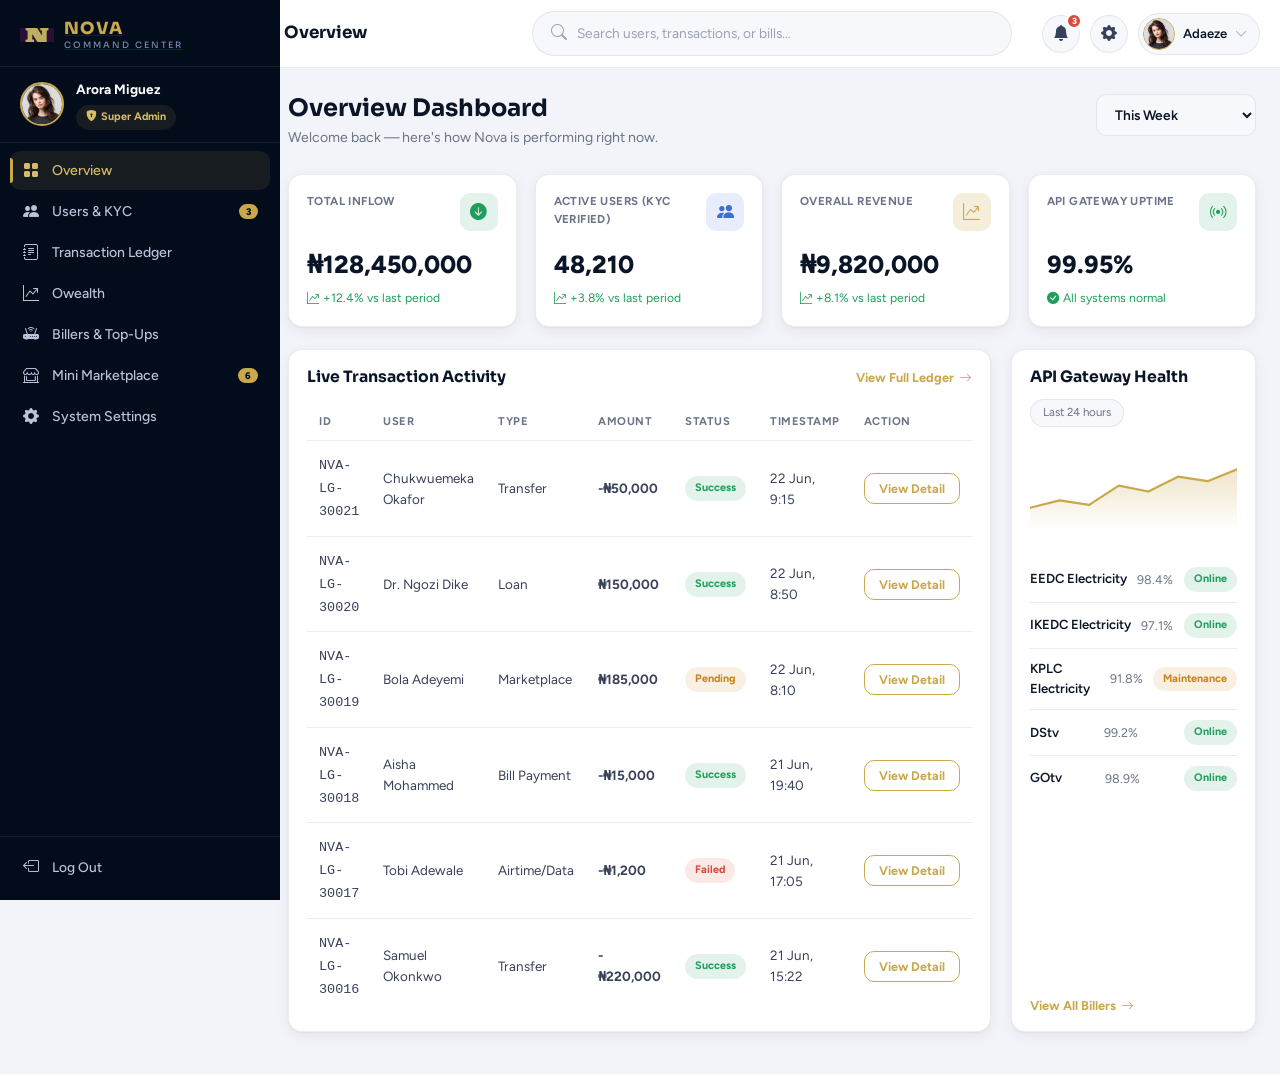
==== admindashboard.html @ 938d7b39 "first commit" ====
<!DOCTYPE html>
<!--
================================================================================
  NOVA FINANCE — ADMIN DASHBOARD ("COMMAND CENTER")
  File:    admin-dashboard.html
  Pairs with: admin-dashboard.css, admin-dashboard.js

  WHAT THIS FILE IS
  ------------------
  This is the internal staff-facing control panel for the Nova Finance
  platform. It is a Single Page Application (SPA): there is only ONE real
  HTML page. Every "page" you see (Overview, Users & KYC, Transaction
  Ledger, etc.) is really just a <section> that JavaScript shows or hides.
  Nothing here ever triggers a full browser page reload when you click a
  sidebar link.

  WHY IT LOOKS LIKE THE USER DASHBOARD
  -------------------------------------
  This admin panel intentionally reuses the exact same design language as
  the customer-facing dashboard (dashboard1.html / dashboard1.css):
    - Same navy + gold colour palette
    - Same Sora (headings) + Figtree (body) font pairing
    - Same card / table / badge / modal / toast components
    - Same "data-panel" click-routing pattern for navigation
  This is deliberate: a staff member who has seen the customer app should
  instantly recognise the visual language of the admin app. Consistency
  reads as maturity and reduces the learning curve for new admins.

  TECH STACK (per project requirements)
  --------------------------------------
  - Semantic HTML5 only.
  - Pure custom CSS (Flexbox + Grid). NO Bootstrap CSS / Tailwind framework.
  - Vanilla JavaScript (DOM manipulation). NO React / Vue / jQuery.
  - Bootstrap ICONS (font icons) via CDN are allowed — this is icons-only,
    not the Bootstrap CSS framework.
  - Inline SVG is used for the brand logo and the small uptime sparkline
    chart (no chart libraries).

  BACKEND INTEGRATION (PHP) — READ THIS
  --------------------------------------
  Right now every table on this page is filled with realistic MOCK data
  defined inside admin-dashboard.js. Every place that mock data is loaded
  is wrapped in a small function (e.g. fetchUsers(), fetchTransactions())
  that already RETURNS A PROMISE — exactly like a real fetch() call would.
  When your PHP backend is ready, you only need to change the INSIDE of
  those functions to call your real API endpoints (e.g.
  fetch('/api/admin/users.php')) — nothing else in this file needs to
  change, because the HTML ids/classes that the renderers write into
  already exist and are stable. Look for the big
  "BACKEND INTEGRATION POINT" comments inside admin-dashboard.js.

  ACCESSIBILITY (for users with visual impairments)
  ----------------------------------------------------
  - A "skip to content" link is provided for keyboard/screen-reader users.
  - All icon-only buttons have aria-label.
  - All form inputs have a matching <label for="...">.
  - Tables use proper <thead>/<th scope="col"> markup.
  - Modals use role="dialog" + aria-modal="true" + aria-labelledby.
  - Live regions (aria-live) announce toast messages and search results.
  - Colour is never the ONLY signal — status badges also carry text.
================================================================================
-->
<html lang="en">
<head>

  <!-- Character encoding — required so the Naira sign (₦) renders correctly -->
  <meta charset="UTF-8">

  <!-- Makes the layout scale correctly on phones/tablets instead of showing a tiny "desktop" view -->
  <meta name="viewport" content="width=device-width, initial-scale=1.0">

  <!-- This is an internal admin tool — tell search engines to never index or follow links on this page -->
  <meta name="robots" content="noindex, nofollow">

  <!-- Browser tab title -->
  <title>Command Center — Nova Finance Admin</title>

  <!-- Preconnect speeds up the Google Fonts download by opening the connection early -->
  <link rel="preconnect" href="https://fonts.googleapis.com">
  <link rel="preconnect" href="https://fonts.gstatic.com" crossorigin>
  <!-- Same brand fonts as the user dashboard: Sora for headings, Figtree for body copy -->
  <link href="https://fonts.googleapis.com/css2?family=Sora:wght@400;600;700;800&family=Figtree:wght@400;500;600;700&display=swap"
        rel="stylesheet">

  <!-- Bootstrap ICONS ONLY (icon font, not the Bootstrap CSS framework) -->
  <link href="https://cdn.jsdelivr.net/npm/bootstrap-icons@1.11.3/font/bootstrap-icons.min.css"
        rel="stylesheet">

  <!-- Our own hand-written stylesheet for this admin panel -->
  <link rel="stylesheet" href="Css/admindashboard.css">

  <!-- Optional favicon — point this at your real favicon file once you wire up folders -->
  <link rel="icon" type="image/png" href="favicon.png">
</head>

<body>

  <!-- ================================================================
       ACCESSIBILITY: "Skip to content" link.
       This is invisible until a keyboard user presses Tab — it lets
       screen-reader / keyboard-only users jump straight past the sidebar
       navigation instead of having to tab through 7+ nav links first.
  ================================================================= -->
  <a href="#adminContent" class="skip-link">Skip to admin dashboard content</a>


  <!-- ================================================================
       APP SHELL — the outer two-column grid: sidebar (left) + main area
       (right). This wraps literally everything else on the page.
  ================================================================= -->
  <div class="app-shell" id="appShell">

    <!-- Dark overlay shown behind the sidebar on mobile when it slides
         open, so the rest of the page is visually "dimmed" and the user
         knows the sidebar is a temporary overlay, not part of the page -->
    <div class="sidebar-overlay" id="sidebarOverlay" aria-hidden="true"></div>


    <!-- ============================================================
         LEFT SIDEBAR — brand, logged-in admin card, main navigation,
         and the Log Out button anchored to the bottom.
    ============================================================= -->
    <aside class="sidebar" id="sidebar" role="navigation" aria-label="Admin dashboard navigation">

      <!-- ---- Brand row: Nova logo + "Command Center" sub-label ---- -->
      <!-- FIX: Replaced SVG logo with cover.png image as requested -->
      <!-- ERROR: Was using inline SVG logo -->
      <!-- FIX: Now uses cover.png from image folder for visual consistency -->
      <div class="sidebar-brand">
        <a href="#" class="brand-link" aria-label="Nova Finance Command Center home">
          <!-- Image logo using cover.png from image folder -->
          <img class="brand-logo" src="images/vector/cover.png" alt="Nova Finance Logo" />
          <span class="brand-text">NOVA<small>Command Center</small></span>
        </a>
        <!-- Closes the sidebar on mobile (only visible on small screens, see CSS) -->
        <button type="button" class="sidebar-close-btn" id="sidebarCloseBtn"
                aria-label="Close navigation menu">
          <i class="bi bi-x-lg" aria-hidden="true"></i>
        </button>
      </div>

      <!-- ---- Logged-in admin mini card ---- -->
      <!-- FIX: Replaced text abbreviation "AB" with person-sq-1-min.jpg image -->
      <!-- ERROR: Was using text abbreviation "AB" for avatar -->
      <!-- FIX: Now uses person-sq-1-min.jpg from image folder for visual avatar -->
      <div class="sidebar-user-card" aria-label="Logged in as Arora, Super Admin">
        <img class="avatar avatar-md" src="images/person-sq-1-min.jpg" alt="Aarora" />
        <div class="sidebar-user-meta">
          <strong>Arora Miguez</strong>
          <span class="badge badge-gold badge-pill">
            <i class="bi bi-shield-lock-fill" aria-hidden="true"></i> Super Admin
          </span>
        </div>
      </div>

      <!-- ============================================================
           MAIN NAV LIST
           Every button below has a "data-panel" attribute. Clicking it
           tells admin-dashboard.js which <section id="..."> to reveal.
           This single attribute is the entire routing mechanism — see
           setActivePanel() in admin-dashboard.js.
      ============================================================= -->
      <ul class="sidebar-nav" role="list">

        <li>
          <button type="button" class="sidebar-nav-link is-active"
                  data-panel="panel-overview" aria-current="page">
            <i class="bi bi-grid-fill nav-icon" aria-hidden="true"></i>
            <span class="nav-text">Overview</span>
          </button>
        </li>

        <li>
          <button type="button" class="sidebar-nav-link" data-panel="panel-users">
            <i class="bi bi-people-fill nav-icon" aria-hidden="true"></i>
            <span class="nav-text">Users &amp; KYC</span>
            <!-- Badge shows how many KYC submissions are waiting — JS keeps this in sync -->
            <span class="nav-badge" id="navBadgeKyc" aria-label="3 pending KYC reviews">3</span>
          </button>
        </li>

        <li>
          <button type="button" class="sidebar-nav-link" data-panel="panel-ledger">
            <i class="bi bi-journal-text nav-icon" aria-hidden="true"></i>
            <span class="nav-text">Transaction Ledger</span>
          </button>
        </li>

        <li>
          <button type="button" class="sidebar-nav-link" data-panel="panel-owealth">
            <i class="bi bi-graph-up-arrow nav-icon" aria-hidden="true"></i>
            <span class="nav-text">Owealth</span>
          </button>
        </li>

        <li>
          <button type="button" class="sidebar-nav-link" data-panel="panel-billers">
            <i class="bi bi-router-fill nav-icon" aria-hidden="true"></i>
            <span class="nav-text">Billers &amp; Top-Ups</span>
          </button>
        </li>

        <li>
          <button type="button" class="sidebar-nav-link" data-panel="panel-marketplace">
            <i class="bi bi-shop-window nav-icon" aria-hidden="true"></i>
            <span class="nav-text">Mini Marketplace</span>
            <span class="nav-badge" id="navBadgeListings" aria-label="6 listings pending approval">6</span>
          </button>
        </li>

        <li>
          <button type="button" class="sidebar-nav-link" data-panel="panel-settings">
            <i class="bi bi-gear-fill nav-icon" aria-hidden="true"></i>
            <span class="nav-text">System Settings</span>
          </button>
        </li>

      </ul>

      <!-- ---- Sidebar footer: Log Out, anchored to the bottom via CSS (margin-top:auto) ---- -->
      <div class="sidebar-footer">
        <button type="button" class="sidebar-footer-link is-logout" id="logoutBtn">
          <i class="bi bi-box-arrow-left nav-icon" aria-hidden="true"></i>
          <span class="nav-text">Log Out</span>
        </button>
      </div>

    </aside><!-- /.sidebar -->


    <!-- ============================================================
         MAIN AREA — everything to the right of the sidebar: the top
         header bar plus the scrollable content region.
    ============================================================= -->
    <div class="main-area" id="mainArea">

      <!-- ---- Top header bar ---- -->
      <header class="dash-header" id="dashHeader" role="banner">

        <div class="header-left">
          <!-- Hamburger button — only visible on tablet/mobile widths (see CSS media queries) -->
          <button type="button" class="hamburger-btn" id="sidebarToggleBtn"
                  aria-label="Open navigation menu" aria-expanded="false"
                  aria-controls="sidebar">
            <i class="bi bi-list" aria-hidden="true"></i>
          </button>
          <!-- This heading's text is rewritten by JS every time you switch panels -->
          <h1 class="header-page-title" id="pageTitle">Overview</h1>
        </div>

        <div class="header-center">
          <div class="header-search" role="search">
            <i class="bi bi-search" aria-hidden="true"></i>
            <!--
              Global search. On Enter, JS routes you to the Transaction
              Ledger with the term pre-filled — a small but "premium"
              cross-panel convenience admins expect from a command centre.
            -->
            <input type="search" id="globalSearchInput"
                   placeholder="Search users, transactions, or bills…"
                   aria-label="Search the admin dashboard">
          </div>
        </div>

        <div class="header-right">

          <!-- ---- Notifications bell + dropdown ---- -->
          <div class="notif-wrap">
            <button type="button" class="icon-btn" id="notifBtn"
                    aria-haspopup="true" aria-expanded="false"
                    aria-label="Notifications, 3 unread">
              <i class="bi bi-bell-fill" aria-hidden="true"></i>
              <span class="notif-badge" aria-hidden="true">3</span>
            </button>
            <div class="notif-dropdown" id="notifDropdown" role="menu"
                 aria-label="Recent system notifications" hidden>
              <div class="notif-dropdown-head">
                <strong>Notifications</strong>
                <button type="button" class="notif-mark-read-btn" id="markAllReadBtn">
                  Mark all read
                </button>
              </div>
              <ul class="notif-list" role="list">
                <li class="notif-item is-unread" role="menuitem">
                  <span class="notif-icon is-warning" aria-hidden="true">
                    <i class="bi bi-patch-question-fill"></i>
                  </span>
                  <span class="notif-item-body">
                    <strong>New KYC submission</strong>
                    <p>Tobi Adewale uploaded ID documents for review</p>
                    <time class="notif-item-time" datetime="2024-11-01T14:30">12 minutes ago</time>
                  </span>
                </li>
                <li class="notif-item is-unread" role="menuitem">
                  <span class="notif-icon is-danger" aria-hidden="true">
                    <i class="bi bi-exclamation-triangle-fill"></i>
                  </span>
                  <span class="notif-item-body">
                    <strong>Flagged transaction</strong>
                    <p>₦2,400,000 transfer flagged for manual review</p>
                    <time class="notif-item-time" datetime="2024-11-01T10:00">2 hours ago</time>
                  </span>
                </li>
                <li class="notif-item is-unread" role="menuitem">
                  <span class="notif-icon is-info" aria-hidden="true">
                    <i class="bi bi-router-fill"></i>
                  </span>
                  <span class="notif-item-body">
                    <strong>Biller API degraded</strong>
                    <p>KPLC Electricity is currently in maintenance mode</p>
                    <time class="notif-item-time" datetime="2024-10-30T09:00">5 hours ago</time>
                  </span>
                </li>
              </ul>
            </div>
          </div>

          <!-- ---- Quick link straight to System Settings ---- -->
          <button type="button" class="icon-btn" id="quickSettingsBtn" data-panel="panel-settings"
                  aria-label="Go to System Settings">
            <i class="bi bi-gear-fill" aria-hidden="true"></i>
          </button>

          <!-- ---- Logged-in admin menu ---- -->
          <!-- FIX: Replaced text abbreviation "AB" with person-sq-1-min.jpg image -->
          <!-- ERROR: Was using text abbreviation "AB" for avatar in header menu -->
          <!-- FIX: Now uses person-sq-1-min.jpg from image folder for visual avatar -->
          <div class="user-menu" id="userMenu">
            <button type="button" class="user-menu-btn" id="userMenuBtn"
                    aria-haspopup="true" aria-expanded="false"
                    aria-label="Open account menu for Arora Miguez">
              <img class="avatar avatar-sm" src="images/person-sq-1-min.jpg" alt="Arora miguez" />
              <span class="user-menu-name">Adaeze</span>
              <i class="bi bi-chevron-down" aria-hidden="true"></i>
            </button>
            <div class="user-dropdown" id="userDropdown" role="menu" hidden>
              <button type="button" class="user-dropdown-link" data-panel="panel-settings" role="menuitem">
                <i class="bi bi-person-fill" aria-hidden="true"></i> Account Settings
              </button>
              <button type="button" class="user-dropdown-link" id="activityLogBtn" role="menuitem">
                <i class="bi bi-clock-history" aria-hidden="true"></i> My Activity Log
              </button>
              <hr class="dropdown-divider">
              <button type="button" class="user-dropdown-link is-logout" id="userMenuLogoutBtn" role="menuitem">
                <i class="bi bi-box-arrow-left" aria-hidden="true"></i> Log Out
              </button>
            </div>
          </div>

        </div>
      </header><!-- /.dash-header -->


      <!-- ============================================================
           MAIN CONTENT — all 7 admin panels live here. Only ONE
           ".dash-panel" has the ".is-active" class at any time; the
           rest are display:none via CSS. admin-dashboard.js controls
           which one is active.
      ============================================================= -->
      <main class="dash-content" id="adminContent" role="main" aria-label="Admin dashboard content">


        <!-- ========================================================
             PANEL 1: OVERVIEW
             The landing state — top KPI cards, the live transaction
             feed, and an API/biller health side-widget.
        ========================================================= -->
        <section class="dash-panel is-active" id="panel-overview" aria-label="Overview panel">

          <!-- ---- Page intro row: greeting + reporting period selector ---- -->
          <div class="panel-intro-row">
            <div>
              <h2 class="panel-intro-title">Overview Dashboard</h2>
              <p class="panel-intro-sub">Welcome back — here's how Nova is performing right now.</p>
            </div>
            <!-- A real <select> (not a fake dropdown) so it's fully keyboard + screen-reader usable -->
            <div class="field period-select-wrap">
              <label class="visually-hidden-label" for="overviewPeriodSelect">Reporting period</label>
              <select class="field-input period-select" id="overviewPeriodSelect">
                <option value="today">Today</option>
                <option value="week" selected>This Week</option>
                <option value="month">This Month</option>
                <option value="quarter">This Quarter</option>
              </select>
            </div>
          </div>

          <!-- ---- KPI metric cards row ---- -->
          <div class="metric-grid" aria-label="Key performance indicators">

            <div class="metric-card" aria-label="Total inflow this period">
              <div class="metric-card-top">
                <span class="metric-label">Total Inflow</span>
                <span class="metric-icon is-success" aria-hidden="true"><i class="bi bi-arrow-down-circle-fill"></i></span>
              </div>
              <strong class="metric-value" id="metricTotalInflow">₦128,450,000</strong>
              <span class="metric-change is-positive">
                <i class="bi bi-graph-up-arrow" aria-hidden="true"></i> +12.4% vs last period
              </span>
            </div>

            <div class="metric-card" aria-label="Active KYC verified users">
              <div class="metric-card-top">
                <span class="metric-label">Active Users (KYC Verified)</span>
                <span class="metric-icon is-info" aria-hidden="true"><i class="bi bi-people-fill"></i></span>
              </div>
              <strong class="metric-value" id="metricActiveUsers">48,210</strong>
              <span class="metric-change is-positive">
                <i class="bi bi-graph-up-arrow" aria-hidden="true"></i> +3.8% vs last period
              </span>
            </div>

            <div class="metric-card" aria-label="Overall platform revenue">
              <div class="metric-card-top">
                <span class="metric-label">Overall Revenue</span>
                <span class="metric-icon is-gold" aria-hidden="true"><i class="bi bi-graph-up-arrow"></i></span>
              </div>
              <strong class="metric-value" id="metricOverallRevenue">₦9,820,000</strong>
              <span class="metric-change is-positive">
                <i class="bi bi-graph-up-arrow" aria-hidden="true"></i> +8.1% vs last period
              </span>
            </div>

            <div class="metric-card" aria-label="API gateway uptime">
              <div class="metric-card-top">
                <span class="metric-label">API Gateway Uptime</span>
                <span class="metric-icon is-success" aria-hidden="true"><i class="bi bi-broadcast"></i></span>
              </div>
              <strong class="metric-value" id="metricApiUptime">99.95%</strong>
              <span class="metric-change is-positive">
                <i class="bi bi-check-circle-fill" aria-hidden="true"></i> All systems normal
              </span>
            </div>

          </div><!-- /.metric-grid -->


          <!-- ---- Live Transaction Activity + API/Biller Health widget ---- -->
          <div class="overview-mid-grid">

            <!-- Live transaction table (left, wider column) -->
            <div class="card" aria-label="Live transaction activity">
              <div class="card-head">
                <h3 class="card-title">Live Transaction Activity</h3>
                <button type="button" class="card-link-action" data-panel="panel-ledger">
                  View Full Ledger <i class="bi bi-arrow-right" aria-hidden="true"></i>
                </button>
              </div>
              <div class="table-wrap">
                <table class="data-table" aria-label="Most recent platform transactions">
                  <thead>
                    <tr>
                      <th scope="col">ID</th>
                      <th scope="col">User</th>
                      <th scope="col">Type</th>
                      <th scope="col">Amount</th>
                      <th scope="col">Status</th>
                      <th scope="col">Timestamp</th>
                      <th scope="col">Action</th>
                    </tr>
                  </thead>
                  <!-- JS fills this in via renderOverviewLiveTable() -->
                  <tbody id="overviewLiveTxnBody">
                    <tr class="table-loading-row"><td colspan="7">Loading live transactions…</td></tr>
                  </tbody>
                </table>
              </div>
            </div>

            <!-- API / Biller health widget (right, narrower column) -->
            <div class="card api-health-card" aria-label="API gateway and biller health">
              <div class="card-head">
                <h3 class="card-title">API Gateway Health</h3>
                <span class="chart-period-tag">Last 24 hours</span>
              </div>
              <!-- Small inline SVG sparkline — no chart library used -->
              <div class="chart-svg-wrap" id="apiHealthChartWrap">
                <svg viewBox="0 0 280 100" class="chart-svg api-health-chart" id="apiHealthChartSvg"
                     xmlns="http://www.w3.org/2000/svg" role="img"
                     aria-label="Line chart of API success rate over the last 24 hours, trending upward">
                  <defs>
                    <linearGradient id="apiHealthFillGradient" x1="0" y1="0" x2="0" y2="1">
                      <stop offset="0%" stop-color="#C9A84C" stop-opacity="0.30"/>
                      <stop offset="100%" stop-color="#C9A84C" stop-opacity="0"/>
                    </linearGradient>
                  </defs>
                  <path class="chart-area-fill" fill="url(#apiHealthFillGradient)"
                        d="M0,70 L40,60 L80,66 L120,40 L160,48 L200,28 L240,34 L280,18
                           L280,100 L0,100 Z"/>
                  <path class="chart-line" fill="none"
                        d="M0,70 L40,60 L80,66 L120,40 L160,48 L200,28 L240,34 L280,18"/>
                </svg>
              </div>
              <!-- List of billers + live success rate + status — JS fills this in -->
              <ul class="api-health-list" id="apiHealthList" role="list">
                <li class="table-loading-row-inline">Loading biller status…</li>
              </ul>
              <button type="button" class="card-link-action api-health-view-all" data-panel="panel-billers">
                View All Billers <i class="bi bi-arrow-right" aria-hidden="true"></i>
              </button>
            </div>

          </div><!-- /.overview-mid-grid -->

        </section><!-- /#panel-overview -->


        <!-- ========================================================
             PANEL 2: USERS & KYC
             Searchable directory of every registered customer, their
             verification status, balance, and moderation actions.
        ========================================================= -->
        <section class="dash-panel" id="panel-users" aria-label="Users and KYC panel">

          <div class="panel-intro-row">
            <div>
              <h2 class="panel-intro-title">Users &amp; KYC</h2>
              <p class="panel-intro-sub">Review identities, monitor balances, and moderate accounts.</p>
            </div>
          </div>

          <!-- ---- Small KPI strip specific to this panel ---- -->
          <div class="mini-metric-row" aria-label="User and KYC summary">
            <div class="mini-metric"><span>Total Users</span><strong id="miniTotalUsers">48,210</strong></div>
            <div class="mini-metric"><span>KYC Verified</span><strong class="text-success" id="miniVerifiedUsers">44,512</strong></div>
            <div class="mini-metric"><span>Pending KYC</span><strong class="text-warning" id="miniPendingUsers">3</strong></div>
            <div class="mini-metric"><span>Frozen Accounts</span><strong class="text-danger" id="miniFrozenUsers">2</strong></div>
          </div>

          <!-- ---- Search + filter row ---- -->
          <div class="card">
            <div class="filters-row filters-row-users">
              <div class="field">
                <label class="visually-hidden-label" for="usersSearchInput">Search users</label>
                <input type="search" class="field-input" id="usersSearchInput"
                       placeholder="Search by name, email, or phone…" aria-label="Search users">
              </div>
              <div class="field">
                <label class="visually-hidden-label" for="usersKycFilter">Filter by KYC status</label>
                <select class="field-input" id="usersKycFilter" aria-label="Filter by KYC status">
                  <option value="">All KYC Statuses</option>
                  <option value="Verified">Verified</option>
                  <option value="Pending">Pending</option>
                  <option value="Rejected">Rejected</option>
                </select>
              </div>
              <div class="field">
                <label class="visually-hidden-label" for="usersAccountFilter">Filter by account status</label>
                <select class="field-input" id="usersAccountFilter" aria-label="Filter by account status">
                  <option value="">All Account Statuses</option>
                  <option value="Active">Active</option>
                  <option value="Frozen">Frozen</option>
                </select>
              </div>
            </div>

            <!-- ---- Users table ---- -->
            <div class="table-wrap">
              <table class="data-table" aria-label="Registered users directory">
                <thead>
                  <tr>
                    <th scope="col">User</th>
                    <th scope="col">Phone</th>
                    <th scope="col">Balance</th>
                    <th scope="col">Tier</th>
                    <th scope="col">KYC Status</th>
                    <th scope="col">Account</th>
                    <th scope="col">Actions</th>
                  </tr>
                </thead>
                <!-- JS fills this in via renderUsersTable() -->
                <tbody id="usersTableBody">
                  <tr class="table-loading-row"><td colspan="7">Loading users…</td></tr>
                </tbody>
              </table>
            </div>
            <p class="empty-filter-msg is-hidden" id="usersEmptyMsg" aria-live="polite">No users match your filters.</p>

            <!-- ---- Pagination controls ---- -->
            <div class="pagination-row">
              <button type="button" class="btn btn-outline btn-sm" id="usersPrevPageBtn">
                <i class="bi bi-chevron-left" aria-hidden="true"></i> Previous
              </button>
              <span class="pagination-info" id="usersPageInfo" aria-live="polite">Page 1 of 1</span>
              <button type="button" class="btn btn-outline btn-sm" id="usersNextPageBtn">
                Next <i class="bi bi-chevron-right" aria-hidden="true"></i>
              </button>
            </div>
          </div>

        </section><!-- /#panel-users -->


        <!-- ========================================================
             PANEL 3: TRANSACTION LEDGER
             The master, filterable record of every monetary movement
             across the whole platform.
        ========================================================= -->
        <section class="dash-panel" id="panel-ledger" aria-label="Transaction ledger panel">

          <div class="panel-intro-row">
            <div>
              <h2 class="panel-intro-title">Transaction Ledger</h2>
              <p class="panel-intro-sub">Every transfer, bill payment, top-up, and marketplace sale, in one place.</p>
            </div>
            <button type="button" class="btn btn-outline" id="exportLedgerBtn">
              <i class="bi bi-download" aria-hidden="true"></i> Export CSV
            </button>
          </div>

          <div class="card">
            <!-- ---- Filters ---- -->
            <div class="filters-row filters-row-ledger">
              <div class="field">
                <label class="visually-hidden-label" for="ledgerSearchInput">Search transactions</label>
                <input type="search" class="field-input" id="ledgerSearchInput"
                       placeholder="Search by user, reference, or description…" aria-label="Search transactions">
              </div>
              <div class="field">
                <label class="visually-hidden-label" for="ledgerTypeFilter">Filter by type</label>
                <select class="field-input" id="ledgerTypeFilter" aria-label="Filter by transaction type">
                  <option value="">All Types</option>
                  <option value="Transfer">Transfer</option>
                  <option value="Bill Payment">Bill Payment</option>
                  <option value="Airtime/Data">Airtime/Data</option>
                  <option value="Marketplace">Marketplace</option>
                  <option value="Loan">Loan</option>
                  <option value="Savings">Savings</option>
                </select>
              </div>
              <div class="field">
                <label class="visually-hidden-label" for="ledgerStatusFilter">Filter by status</label>
                <select class="field-input" id="ledgerStatusFilter" aria-label="Filter by transaction status">
                  <option value="">All Statuses</option>
                  <option value="Success">Success</option>
                  <option value="Pending">Pending</option>
                  <option value="Failed">Failed</option>
                </select>
              </div>
              <div class="field">
                <label class="visually-hidden-label" for="ledgerMonthFilter">Filter by month</label>
                <input type="month" class="field-input" id="ledgerMonthFilter" aria-label="Filter by month">
              </div>
            </div>

            <!-- ---- Ledger table ---- -->
            <div class="table-wrap">
              <table class="data-table" aria-label="Full platform transaction ledger">
                <thead>
                  <tr>
                    <th scope="col">Reference</th>
                    <th scope="col">User</th>
                    <th scope="col">Type</th>
                    <th scope="col">Description</th>
                    <th scope="col">Amount</th>
                    <th scope="col">Status</th>
                    <th scope="col">Timestamp</th>
                    <th scope="col">Action</th>
                  </tr>
                </thead>
                <!-- JS fills this in via renderLedgerTable() -->
                <tbody id="ledgerTableBody">
                  <tr class="table-loading-row"><td colspan="8">Loading transaction ledger…</td></tr>
                </tbody>
              </table>
            </div>
            <p class="empty-filter-msg is-hidden" id="ledgerEmptyMsg" aria-live="polite">No transactions match your filters.</p>

            <!-- ---- Pagination controls ---- -->
            <div class="pagination-row">
              <button type="button" class="btn btn-outline btn-sm" id="ledgerPrevPageBtn">
                <i class="bi bi-chevron-left" aria-hidden="true"></i> Previous
              </button>
              <span class="pagination-info" id="ledgerPageInfo" aria-live="polite">Page 1 of 1</span>
              <button type="button" class="btn btn-outline btn-sm" id="ledgerNextPageBtn">
                Next <i class="bi bi-chevron-right" aria-hidden="true"></i>
              </button>
            </div>
          </div>

        </section><!-- /#panel-ledger -->


        <!-- ========================================================
             PANEL 4: OWEALTH (Quick Loans + Smart Savings)
             Mirrors the merged "OWealth" page on the user dashboard:
             Loans monitoring on top, Savings vaults below.
        ========================================================= -->
        <section class="dash-panel" id="panel-owealth" aria-label="Owealth panel">

          <div class="panel-intro-row">
            <div>
              <h2 class="panel-intro-title">Owealth</h2>
              <p class="panel-intro-sub">Monitor loan disbursements and the health of the savings vaults.</p>
            </div>
          </div>

          <!-- ---- KPI strip for Owealth ---- -->
          <div class="metric-grid" aria-label="Owealth key metrics">
            <div class="metric-card" aria-label="Active loans">
              <div class="metric-card-top">
                <span class="metric-label">Active Loans</span>
                <span class="metric-icon is-gold" aria-hidden="true"><i class="bi bi-cash-coin"></i></span>
              </div>
              <strong class="metric-value">1,284</strong>
              <span class="metric-change is-positive"><i class="bi bi-graph-up-arrow" aria-hidden="true"></i> +5.2% this month</span>
            </div>
            <div class="metric-card" aria-label="Total disbursed">
              <div class="metric-card-top">
                <span class="metric-label">Total Disbursed</span>
                <span class="metric-icon is-info" aria-hidden="true"><i class="bi bi-send-fill"></i></span>
              </div>
              <strong class="metric-value">₦182,400,000</strong>
              <span class="metric-change is-positive"><i class="bi bi-graph-up-arrow" aria-hidden="true"></i> +9.0% this month</span>
            </div>
            <div class="metric-card" aria-label="Default rate">
              <div class="metric-card-top">
                <span class="metric-label">Default Rate</span>
                <span class="metric-icon is-danger" aria-hidden="true"><i class="bi bi-exclamation-triangle-fill"></i></span>
              </div>
              <strong class="metric-value">2.3%</strong>
              <span class="metric-change is-negative"><i class="bi bi-graph-down-arrow" aria-hidden="true"></i> +0.4% this month</span>
            </div>
            <div class="metric-card" aria-label="Total vault savings">
              <div class="metric-card-top">
                <span class="metric-label">Total Vault Savings</span>
                <span class="metric-icon is-success" aria-hidden="true"><i class="bi bi-piggy-bank-fill"></i></span>
              </div>
              <strong class="metric-value">₦96,750,000</strong>
              <span class="metric-change is-positive"><i class="bi bi-graph-up-arrow" aria-hidden="true"></i> +6.7% this month</span>
            </div>
          </div>

          <!-- ---- Quick Loans section (top, like the user-side OWealth page) ---- -->
          <div class="panel-section">
            <h3 class="panel-section-title">
              <i class="bi bi-cash-coin text-gold" aria-hidden="true"></i> Loan Disbursements
            </h3>
            <div class="card">
              <div class="table-wrap">
                <table class="data-table" aria-label="Active and recent loans">
                  <thead>
                    <tr>
                      <th scope="col">Loan ID</th>
                      <th scope="col">User</th>
                      <th scope="col">Principal</th>
                      <th scope="col">Tenure</th>
                      <th scope="col">Outstanding</th>
                      <th scope="col">Status</th>
                      <th scope="col">Next Due</th>
                    </tr>
                  </thead>
                  <!-- JS fills this in via renderLoansTable() -->
                  <tbody id="loansTableBody">
                    <tr class="table-loading-row"><td colspan="7">Loading loan book…</td></tr>
                  </tbody>
                </table>
              </div>
            </div>
          </div>

          <!-- ---- Smart Savings section (bottom, like the user-side OWealth page) ---- -->
          <div class="panel-section panel-section-spaced">
            <h3 class="panel-section-title">
              <i class="bi bi-piggy-bank-fill text-gold" aria-hidden="true"></i> Top Savings Vaults
            </h3>
            <div class="card">
              <p class="card-sub">The largest active savings goals across all users, by amount saved.</p>
              <!-- JS fills this in via renderVaultsList() -->
              <div id="vaultsListContainer">
                <p class="table-loading-row-inline">Loading savings vaults…</p>
              </div>
            </div>
          </div>

        </section><!-- /#panel-owealth -->


        <!-- ========================================================
             PANEL 5: BILLERS & TOP-UPS (Utilities + Airtime/Data)
             Operational control panel for every third-party telecom
             and utility integration.
        ========================================================= -->
        <section class="dash-panel" id="panel-billers" aria-label="Billers and top-ups panel">

          <div class="panel-intro-row">
            <div>
              <h2 class="panel-intro-title">Billers &amp; Top-Ups</h2>
              <p class="panel-intro-sub">Monitor telecom and utility integrations, and tune VTU profit margins.</p>
            </div>
          </div>

          <!-- ---- KPI strip for Billers ---- -->
          <div class="metric-grid" aria-label="Biller key metrics">
            <div class="metric-card" aria-label="Total connected billers">
              <div class="metric-card-top">
                <span class="metric-label">Connected Billers</span>
                <span class="metric-icon is-info" aria-hidden="true"><i class="bi bi-router-fill"></i></span>
              </div>
              <strong class="metric-value">14</strong>
              <span class="metric-change is-positive"><i class="bi bi-check-circle-fill" aria-hidden="true"></i> 13 online</span>
            </div>
            <div class="metric-card" aria-label="Average uptime">
              <div class="metric-card-top">
                <span class="metric-label">Average Uptime</span>
                <span class="metric-icon is-success" aria-hidden="true"><i class="bi bi-speedometer2"></i></span>
              </div>
              <strong class="metric-value">98.6%</strong>
              <span class="metric-change is-positive"><i class="bi bi-graph-up-arrow" aria-hidden="true"></i> +0.3% this week</span>
            </div>
            <div class="metric-card" aria-label="Volume processed today">
              <div class="metric-card-top">
                <span class="metric-label">Volume Processed Today</span>
                <span class="metric-icon is-gold" aria-hidden="true"><i class="bi bi-cash-stack"></i></span>
              </div>
              <strong class="metric-value">₦14,230,000</strong>
              <span class="metric-change is-positive"><i class="bi bi-graph-up-arrow" aria-hidden="true"></i> +4.1% vs yesterday</span>
            </div>
            <div class="metric-card" aria-label="Failed transactions today">
              <div class="metric-card-top">
                <span class="metric-label">Failed Transactions Today</span>
                <span class="metric-icon is-danger" aria-hidden="true"><i class="bi bi-x-circle-fill"></i></span>
              </div>
              <strong class="metric-value">37</strong>
              <span class="metric-change is-negative"><i class="bi bi-graph-up-arrow" aria-hidden="true"></i> +6 vs yesterday</span>
            </div>
          </div>

          <!-- ---- Airtime & Data (VTU) margin configuration section ---- -->
          <div class="panel-section">
            <h3 class="panel-section-title">
              <i class="bi bi-phone-fill text-gold" aria-hidden="true"></i> Airtime &amp; Data (VTU) Providers
            </h3>
            <div class="card">
              <p class="card-sub">Set the profit margin Nova earns on every airtime/data purchase, per network.</p>
              <div class="table-wrap">
                <table class="data-table" aria-label="VTU network providers and profit margins">
                  <thead>
                    <tr>
                      <th scope="col">Network</th>
                      <th scope="col">Default Cost Price</th>
                      <th scope="col">Profit Margin (%)</th>
                      <th scope="col">Enabled</th>
                      <th scope="col">Action</th>
                    </tr>
                  </thead>
                  <!-- JS fills this in via renderVtuTable() -->
                  <tbody id="vtuTableBody">
                    <tr class="table-loading-row"><td colspan="5">Loading VTU providers…</td></tr>
                  </tbody>
                </table>
              </div>
            </div>
          </div>

          <!-- ---- Utility billers uptime section ---- -->
          <div class="panel-section panel-section-spaced">
            <h3 class="panel-section-title">
              <i class="bi bi-lightning-charge-fill text-gold" aria-hidden="true"></i> Utility &amp; Subscription Billers
            </h3>
            <div class="card">
              <div class="table-wrap">
                <table class="data-table" aria-label="Utility biller integrations and API status">
                  <thead>
                    <tr>
                      <th scope="col">Biller</th>
                      <th scope="col">Category</th>
                      <th scope="col">Success Rate (24h)</th>
                      <th scope="col">API Status</th>
                      <th scope="col">Last Checked</th>
                    </tr>
                  </thead>
                  <!-- JS fills this in via renderBillersUptimeTable() -->
                  <tbody id="billersUptimeTableBody">
                    <tr class="table-loading-row"><td colspan="5">Loading biller uptime…</td></tr>
                  </tbody>
                </table>
              </div>
            </div>
          </div>

        </section><!-- /#panel-billers -->


        <!-- ========================================================
             PANEL 6: MINI MARKETPLACE
             Administrative oversight of the peer-to-peer marketplace:
             pending listing approvals, escrow volume, and commission.
        ========================================================= -->
        <section class="dash-panel" id="panel-marketplace" aria-label="Marketplace panel">

          <div class="panel-intro-row">
            <div>
              <h2 class="panel-intro-title">Mini Marketplace</h2>
              <p class="panel-intro-sub">Approve new listings and track escrow volume and platform commission.</p>
            </div>
          </div>

          <!-- ---- KPI strip for Marketplace ---- -->
          <div class="metric-grid" aria-label="Marketplace key metrics">
            <div class="metric-card" aria-label="Total escrow volume">
              <div class="metric-card-top">
                <span class="metric-label">Total Escrow Volume</span>
                <span class="metric-icon is-info" aria-hidden="true"><i class="bi bi-safe2-fill"></i></span>
              </div>
              <strong class="metric-value">₦42,180,000</strong>
              <span class="metric-change is-positive"><i class="bi bi-graph-up-arrow" aria-hidden="true"></i> +11.0% this month</span>
            </div>
            <div class="metric-card" aria-label="Platform commission earned">
              <div class="metric-card-top">
                <span class="metric-label">Commission Earned</span>
                <span class="metric-icon is-gold" aria-hidden="true"><i class="bi bi-cash-coin"></i></span>
              </div>
              <strong class="metric-value">₦1,265,400</strong>
              <span class="metric-change is-positive"><i class="bi bi-graph-up-arrow" aria-hidden="true"></i> +7.6% this month</span>
            </div>
            <div class="metric-card" aria-label="Pending approvals">
              <div class="metric-card-top">
                <span class="metric-label">Pending Approvals</span>
                <span class="metric-icon is-warning" aria-hidden="true"><i class="bi bi-hourglass-split"></i></span>
              </div>
              <strong class="metric-value" id="metricPendingListings">6</strong>
              <span class="metric-change">Awaiting your review</span>
            </div>
            <div class="metric-card" aria-label="Active listings">
              <div class="metric-card-top">
                <span class="metric-label">Active Listings</span>
                <span class="metric-icon is-success" aria-hidden="true"><i class="bi bi-shop"></i></span>
              </div>
              <strong class="metric-value">312</strong>
              <span class="metric-change is-positive"><i class="bi bi-graph-up-arrow" aria-hidden="true"></i> +18 this week</span>
            </div>
          </div>

          <!-- ---- Pending listing approvals ---- -->
          <div class="card">
            <div class="card-head">
              <h3 class="card-title">Listings Pending Approval</h3>
            </div>
            <div class="table-wrap">
              <table class="data-table" aria-label="Marketplace listings awaiting moderation">
                <thead>
                  <tr>
                    <th scope="col">Item</th>
                    <th scope="col">Seller</th>
                    <th scope="col">Category</th>
                    <th scope="col">Price</th>
                    <th scope="col">Submitted</th>
                    <th scope="col">Actions</th>
                  </tr>
                </thead>
                <!-- JS fills this in via renderListingsTable() -->
                <tbody id="listingsTableBody">
                  <tr class="table-loading-row"><td colspan="6">Loading pending listings…</td></tr>
                </tbody>
              </table>
            </div>
            <p class="empty-filter-msg is-hidden" id="listingsEmptyMsg">No listings are currently pending approval.</p>
          </div>

          <!-- FIX: Added Items on Sale list with status as requested -->
          <!-- NEW: List of all items on sale with bought, delivered, and payment status -->
          <div class="card card-spaced-bottom">
            <div class="card-head">
              <h3 class="card-title">Items on Sale - Status Overview</h3>
              <button type="button" class="btn btn-outline btn-sm" id="refreshItemsBtn">
                <i class="bi bi-arrow-clockwise" aria-hidden="true"></i> Refresh
              </button>
            </div>
            <div class="table-wrap">
              <table class="data-table" aria-label="All marketplace items with sale status">
                <thead>
                  <tr>
                    <th scope="col">Item</th>
                    <th scope="col">Seller</th>
                    <th scope="col">Category</th>
                    <th scope="col">Price</th>
                    <th scope="col">Bought</th>
                    <th scope="col">Delivered</th>
                    <th scope="col">Payment Made</th>
                    <th scope="col">Status</th>
                  </tr>
                </thead>
                <!-- JS fills this in via renderItemsOnSaleTable() -->
                <tbody id="itemsOnSaleTableBody">
                  <tr class="table-loading-row"><td colspan="8">Loading items on sale…</td></tr>
                </tbody>
              </table>
            </div>
            <p class="empty-filter-msg is-hidden" id="itemsOnSaleEmptyMsg">No items are currently on sale.</p>
          </div>

        </section><!-- /#panel-marketplace -->


        <!-- ========================================================
             PANEL 7: SYSTEM SETTINGS
             Global platform configuration: transaction fees, admin
             access control, and public-facing contact information.
        ========================================================= -->
        <section class="dash-panel" id="panel-settings" aria-label="System settings panel">

          <div class="panel-intro-row">
            <div>
              <h2 class="panel-intro-title">System Settings</h2>
              <p class="panel-intro-sub">Global configuration for fees, admin access, and platform contact details.</p>
            </div>
          </div>

          <div class="two-col-grid">

            <!-- ---- Left column: Transaction Fees + Contact Info ---- -->
            <div>

              <!-- Transaction fee configuration -->
              <div class="card card-spaced-bottom" aria-label="Transaction fee settings">
                <h4 class="card-title card-title-spaced">Transaction Fees</h4>
                <!--
                  data-mock-submit reuses the exact same generic-form pattern as the
                  user dashboard: JS intercepts submit, fakes a short delay, then
                  shows the message below as a toast. Swap this for a real fetch()
                  POST to your PHP endpoint once the backend exists.
                -->
                <form id="feeSettingsForm" data-mock-submit="Transaction fee settings saved successfully!">
                  <div class="field-row">
                    <div class="field">
                      <label class="field-label" for="feeTransferFlat">Transfer Fee (₦, flat)</label>
                      <div class="input-prefix-wrap">
                        <span class="input-prefix" aria-hidden="true">₦</span>
                        <input type="number" class="field-input" id="feeTransferFlat" value="10" min="0">
                      </div>
                    </div>
                    <div class="field">
                      <label class="field-label" for="feeMarketplaceCommission">Marketplace Commission (%)</label>
                      <input type="number" class="field-input" id="feeMarketplaceCommission" value="3" min="0" max="100" step="0.1">
                    </div>
                  </div>
                  <div class="field-row">
                    <div class="field">
                      <label class="field-label" for="feeBillFlat">Bill Payment Fee (₦, flat)</label>
                      <div class="input-prefix-wrap">
                        <span class="input-prefix" aria-hidden="true">₦</span>
                        <input type="number" class="field-input" id="feeBillFlat" value="0" min="0">
                      </div>
                    </div>
                    <div class="field">
                      <label class="field-label" for="feeLoanInterest">Loan Interest Rate (% / month)</label>
                      <input type="number" class="field-input" id="feeLoanInterest" value="2.5" min="0" max="100" step="0.1">
                    </div>
                  </div>
                  <button type="submit" class="btn btn-primary">
                    Save Fee Settings <i class="bi bi-check-lg" aria-hidden="true"></i>
                  </button>
                </form>
              </div>

              <!-- Platform contact info -->
              <div class="card" aria-label="Platform contact information settings">
                <h4 class="card-title card-title-spaced">Platform Contact Info</h4>
                <form id="contactInfoForm" data-mock-submit="Platform contact information updated!">
                  <div class="field">
                    <label class="field-label" for="supportEmailInput">Support Email</label>
                    <input type="email" class="field-input" id="supportEmailInput" value="support@novafinance.ng">
                  </div>
                  <div class="field">
                    <label class="field-label" for="supportPhoneInput">Support Phone</label>
                    <input type="tel" class="field-input" id="supportPhoneInput" value="+234 700 100 2000">
                  </div>
                  <div class="security-row">
                    <span class="security-body">
                      <strong>Maintenance Mode</strong>
                      <p>Temporarily disable new transactions platform-wide</p>
                    </span>
                    <label class="switch">
                      <input type="checkbox" id="maintenanceModeToggle" aria-label="Enable maintenance mode">
                      <span class="switch-track"><span class="switch-thumb"></span></span>
                    </label>
                  </div>
                  <button type="submit" class="btn btn-primary">
                    Save Contact Info <i class="bi bi-check-lg" aria-hidden="true"></i>
                  </button>
                </form>
              </div>

            </div>

            <!-- ---- Right column: Admin Access Control ---- -->
            <div>
              <div class="card" aria-label="Admin access control">
                <div class="card-head">
                  <h4 class="card-title">Admin Access Control</h4>
                  <button type="button" class="btn btn-primary btn-sm" id="openAddAdminModalBtn">
                    <i class="bi bi-person-plus-fill" aria-hidden="true"></i> Add Admin
                  </button>
                </div>
                <div class="table-wrap">
                  <table class="data-table" aria-label="Admin accounts with platform access">
                    <thead>
                      <tr>
                        <th scope="col">Admin</th>
                        <th scope="col">Role</th>
                        <th scope="col">Status</th>
                        <th scope="col">Action</th>
                      </tr>
                    </thead>
                    <!-- JS fills this in via renderAdminAccountsTable() -->
                    <tbody id="adminAccountsTableBody">
                      <tr class="table-loading-row"><td colspan="4">Loading admin accounts…</td></tr>
                    </tbody>
                  </table>
                </div>
              </div>

              <!-- FIX: Added User Accounts Management section as requested -->
              <!-- NEW: Table of all user accounts with block/activate controls -->
              <div class="card card-spaced-bottom" aria-label="User accounts management">
                <div class="card-head">
                  <h4 class="card-title">User Accounts Management</h4>
                  <button type="button" class="btn btn-outline btn-sm" id="refreshUsersBtn">
                    <i class="bi bi-arrow-clockwise" aria-hidden="true"></i> Refresh
                  </button>
                </div>
                <div class="table-wrap">
                  <table class="data-table" aria-label="All user accounts with status controls">
                    <thead>
                      <tr>
                        <th scope="col">User</th>
                        <th scope="col">Email</th>
                        <th scope="col">Account Status</th>
                        <th scope="col">Balance</th>
                        <th scope="col">Actions</th>
                      </tr>
                    </thead>
                    <!-- JS fills this in via renderUserAccountsTable() -->
                    <tbody id="userAccountsTableBody">
                      <tr class="table-loading-row"><td colspan="5">Loading user accounts…</td></tr>
                    </tbody>
                  </table>
                </div>
              </div>

              <!-- FIX: Added 2-Step Verification Settings section as requested -->
              <!-- NEW: 2-step verification configuration for both user and admin -->
              <div class="card" aria-label="Two-factor authentication settings">
                <div class="card-head">
                  <h4 class="card-title">2-Step Verification Settings</h4>
                </div>
                <div class="two-factor-section">
                  <div class="two-factor-item">
                    <div class="two-factor-info">
                      <strong>User 2FA</strong>
                      <p>Require 2-step verification for all user logins and sensitive transactions</p>
                    </div>
                    <label class="switch">
                      <input type="checkbox" id="user2faToggle" checked aria-label="Enable user 2FA">
                      <span class="switch-track"><span class="switch-thumb"></span></span>
                    </label>
                  </div>
                  <div class="two-factor-item">
                    <div class="two-factor-info">
                      <strong>Admin 2FA</strong>
                      <p>Require 2-step verification for all admin dashboard access</p>
                    </div>
                    <label class="switch">
                      <input type="checkbox" id="admin2faToggle" checked aria-label="Enable admin 2FA">
                      <span class="switch-track"><span class="switch-thumb"></span></span>
                    </label>
                  </div>
                  <div class="two-factor-item">
                    <div class="two-factor-info">
                      <strong>SMS Verification</strong>
                      <p>Send verification codes via SMS (requires SMS provider integration)</p>
                    </div>
                    <label class="switch">
                      <input type="checkbox" id="sms2faToggle" aria-label="Enable SMS verification">
                      <span class="switch-track"><span class="switch-thumb"></span></span>
                    </label>
                  </div>
                  <div class="two-factor-item">
                    <div class="two-factor-info">
                      <strong>Email Verification</strong>
                      <p>Send verification codes via email as backup method</p>
                    </div>
                    <label class="switch">
                      <input type="checkbox" id="email2faToggle" checked aria-label="Enable email verification">
                      <span class="switch-track"><span class="switch-thumb"></span></span>
                    </label>
                  </div>
                </div>
                <button type="button" class="btn btn-primary btn-block" id="save2faSettingsBtn">
                  Save 2FA Settings <i class="bi bi-check-lg" aria-hidden="true"></i>
                </button>
              </div>
            </div>

          </div><!-- /.two-col-grid -->

        </section><!-- /#panel-settings -->

      </main><!-- /#adminContent -->
    </div><!-- /.main-area -->
  </div><!-- /.app-shell -->


  <!-- ================================================================
       MOBILE BOTTOM NAVIGATION
       Quick-access bar shown only on small screens (see CSS). The full
       set of 7 sections is still reachable via the hamburger → sidebar.
  ================================================================= -->
  <nav class="bottom-nav" id="bottomNav" aria-label="Mobile quick navigation">
    <button type="button" class="bottom-nav-link is-active" data-panel="panel-overview" aria-current="page">
      <i class="bi bi-grid-fill" aria-hidden="true"></i><span>Overview</span>
    </button>
    <button type="button" class="bottom-nav-link" data-panel="panel-users">
      <i class="bi bi-people-fill" aria-hidden="true"></i><span>Users</span>
    </button>
    <button type="button" class="bottom-nav-link" data-panel="panel-ledger">
      <i class="bi bi-journal-text" aria-hidden="true"></i><span>Ledger</span>
    </button>
    <button type="button" class="bottom-nav-link" data-panel="panel-billers">
      <i class="bi bi-router-fill" aria-hidden="true"></i><span>Billers</span>
    </button>
    <button type="button" class="bottom-nav-link" data-panel="panel-settings">
      <i class="bi bi-gear-fill" aria-hidden="true"></i><span>Settings</span>
    </button>
  </nav>


  <!-- ================================================================
       MODALS
       All modals share the exact same open/close engine (openModal() /
       closeModal() in admin-dashboard.js) — the same pattern used on
       the customer dashboard's PIN modal, so behaviour is consistent.
  ================================================================= -->

  <!-- ---- Generic CONFIRM ACTION modal: reused for Freeze/Unfreeze,
            Approve KYC, Approve/Reject listing, Remove admin, etc.
            JS swaps the title/description/button text at runtime via
            openConfirmModal(), so we only need ONE modal in the DOM. ---- -->
  <div class="modal-backdrop" id="confirmActionModal" data-modal-close-on-backdrop="true" hidden>
    <div class="modal-panel modal-sm" role="dialog" aria-modal="true" aria-labelledby="confirmActionTitle">
      <div class="modal-head">
        <h5 class="modal-title" id="confirmActionTitle">
          <i class="bi bi-question-circle-fill text-gold" aria-hidden="true"></i> Confirm Action
        </h5>
        <button type="button" class="modal-close-btn" data-modal-close aria-label="Close">
          <i class="bi bi-x-lg" aria-hidden="true"></i>
        </button>
      </div>
      <div class="modal-body">
        <p class="pin-desc" id="confirmActionDesc">Are you sure you want to proceed?</p>
        <div class="modal-action-row">
          <button type="button" class="btn btn-outline btn-block" data-modal-close>Cancel</button>
          <button type="button" class="btn btn-primary btn-block" id="confirmActionBtn">Confirm</button>
        </div>
      </div>
    </div>
  </div>

  <!-- ---- View User Profile modal (Users & KYC) ---- -->
  <div class="modal-backdrop" id="userProfileModal" data-modal-close-on-backdrop="true" hidden>
    <div class="modal-panel" role="dialog" aria-modal="true" aria-labelledby="userProfileModalTitle">
      <div class="modal-head">
        <h5 class="modal-title" id="userProfileModalTitle">
          <i class="bi bi-person-fill text-gold" aria-hidden="true"></i> User Profile
        </h5>
        <button type="button" class="modal-close-btn" data-modal-close aria-label="Close">
          <i class="bi bi-x-lg" aria-hidden="true"></i>
        </button>
      </div>
      <div class="modal-body">
        <!-- All values below are filled in by openUserProfileModal() in JS -->
        <div class="profile-modal-head">
          <span class="avatar avatar-lg" id="upAvatar" aria-hidden="true">—</span>
          <div>
            <h3 class="profile-name" id="upName">—</h3>
            <p class="profile-email" id="upEmail">—</p>
          </div>
        </div>
        <div class="vc-details-grid profile-detail-grid">
          <div class="vc-detail-item">
            <span class="vc-detail-label">Phone</span>
            <span class="vc-detail-value" id="upPhone">—</span>
          </div>
          <div class="vc-detail-item">
            <span class="vc-detail-label">Balance</span>
            <span class="vc-detail-value" id="upBalance">—</span>
          </div>
          <div class="vc-detail-item">
            <span class="vc-detail-label">Account Tier</span>
            <span class="vc-detail-value" id="upTier">—</span>
          </div>
          <div class="vc-detail-item">
            <span class="vc-detail-label">KYC Status</span>
            <span class="vc-detail-value" id="upKycStatus">—</span>
          </div>
          <div class="vc-detail-item">
            <span class="vc-detail-label">Account Status</span>
            <span class="vc-detail-value" id="upAccountStatus">—</span>
          </div>
          <div class="vc-detail-item">
            <span class="vc-detail-label">Joined</span>
            <span class="vc-detail-value" id="upJoined">—</span>
          </div>
        </div>
      </div>
    </div>
  </div>

  <!-- ---- Transaction Detail modal (Overview + Ledger) ---- -->
  <div class="modal-backdrop" id="transactionDetailModal" data-modal-close-on-backdrop="true" hidden>
    <div class="modal-panel modal-sm" role="dialog" aria-modal="true" aria-labelledby="txnDetailModalTitle">
      <div class="modal-head">
        <h5 class="modal-title" id="txnDetailModalTitle">
          <i class="bi bi-receipt text-gold" aria-hidden="true"></i> Transaction Detail
        </h5>
        <button type="button" class="modal-close-btn" data-modal-close aria-label="Close">
          <i class="bi bi-x-lg" aria-hidden="true"></i>
        </button>
      </div>
      <div class="modal-body">
        <!-- All values below are filled in by openTransactionDetailModal() in JS -->
        <div class="pin-summary">
          <div class="pin-summary-row"><span>Reference</span><strong id="tdReference">—</strong></div>
          <div class="pin-summary-row"><span>User</span><strong id="tdUser">—</strong></div>
          <div class="pin-summary-row"><span>Type</span><strong id="tdType">—</strong></div>
          <div class="pin-summary-row"><span>Description</span><strong id="tdDescription">—</strong></div>
          <div class="pin-summary-row"><span>Amount</span><strong id="tdAmount">—</strong></div>
          <div class="pin-summary-row"><span>Status</span><strong id="tdStatus">—</strong></div>
          <div class="pin-summary-row"><span>Timestamp</span><strong id="tdTimestamp">—</strong></div>
        </div>
      </div>
    </div>
  </div>

  <!-- ---- Add New Admin modal (System Settings) ---- -->
  <div class="modal-backdrop" id="addAdminModal" data-modal-close-on-backdrop="true" hidden>
    <div class="modal-panel modal-sm" role="dialog" aria-modal="true" aria-labelledby="addAdminModalTitle">
      <div class="modal-head">
        <h5 class="modal-title" id="addAdminModalTitle">
          <i class="bi bi-person-plus-fill text-gold" aria-hidden="true"></i> Add New Admin
        </h5>
        <button type="button" class="modal-close-btn" data-modal-close aria-label="Close">
          <i class="bi bi-x-lg" aria-hidden="true"></i>
        </button>
      </div>
      <div class="modal-body">
        <form id="addAdminForm">
          <div class="field">
            <label class="field-label" for="newAdminName">Full Name *</label>
            <input type="text" class="field-input" id="newAdminName" placeholder="e.g. Tunde Bakare" required>
          </div>
          <div class="field">
            <label class="field-label" for="newAdminEmail">Work Email *</label>
            <input type="email" class="field-input" id="newAdminEmail" placeholder="name@novafinance.ng" required>
          </div>
          <div class="field">
            <label class="field-label" for="newAdminRole">Role</label>
            <select class="field-input" id="newAdminRole">
              <option>Support Admin</option>
              <option>Finance Admin</option>
              <option>Compliance Admin</option>
              <option>Super Admin</option>
            </select>
          </div>
          <button type="submit" class="btn btn-primary btn-block">
            Send Invite <i class="bi bi-send-fill" aria-hidden="true"></i>
          </button>
        </form>
      </div>
    </div>
  </div>

  <!-- ---- Logout confirmation modal (same pattern as the user dashboard) ---- -->
  <div class="modal-backdrop" id="logoutConfirmModal" data-modal-close-on-backdrop="true" hidden>
    <div class="modal-panel modal-sm" role="dialog" aria-modal="true" aria-labelledby="logoutModalTitle">
      <div class="modal-head">
        <h5 class="modal-title" id="logoutModalTitle">Log Out</h5>
        <button type="button" class="modal-close-btn" data-modal-close aria-label="Close">
          <i class="bi bi-x-lg" aria-hidden="true"></i>
        </button>
      </div>
      <div class="modal-body">
        <p class="pin-desc">Are you sure you want to log out of the Nova Command Center?</p>
        <div class="modal-action-row">
          <button type="button" class="btn btn-outline btn-block" data-modal-close>Cancel</button>
          <button type="button" class="btn btn-danger-outline btn-block" id="confirmLogoutBtn">Log Out</button>
        </div>
      </div>
    </div>
  </div>


  <!-- ================================================================
       TOAST NOTIFICATIONS — pop-up confirmation messages.
       aria-live="polite" means screen readers announce new toasts
       without interrupting whatever the user is currently doing.
  ================================================================= -->
  <div class="toast-container" id="toastContainer" aria-live="polite" aria-atomic="true"></div>


  <!-- Our JavaScript file — loaded last so the DOM above already exists
       by the time the script runs and starts attaching event listeners -->
  <script src="Assets/admindashboard.js"></script>
</body>
</html>
---- Css/admindashboard.css ----
/*
================================================================================
  NOVA FINANCE — ADMIN DASHBOARD STYLESHEET
  File:    admin-dashboard.css
  Pairs with: admin-dashboard.html, admin-dashboard.js

  WHY THE TOKENS BELOW LOOK FAMILIAR
  ------------------------------------
  Section 1 (Design Tokens) below is intentionally an exact copy of the
  :root variables used in the customer-facing dashboard1.css. This is not
  an accident — it is how we guarantee the admin "Command Center" and the
  customer app feel like ONE product instead of two unrelated tools.
  If you ever want a single shared source of truth, you could move this
  :root block into its own "tokens.css" and @import/link it from both
  dashboard1.html and admin-dashboard.html — for now it's duplicated here
  so this admin panel works as a fully standalone file.

  LAYOUT METHOD
  --------------
  Flexbox for one-dimensional rows/columns (header bar, button groups).
  CSS Grid for two-dimensional layouts (the app shell, metric card grids,
  two-column panels). No framework grid system is used anywhere.
================================================================================
*/


/* ================================================================
   1. DESIGN TOKENS
   Single source of truth for every colour, font, radius and shadow.
================================================================ */
:root {

  /* ---- Brand navy scale (same as customer dashboard) ---- */
  --navy-950: #020C1B;
  --navy-900: #0A1628;
  --navy-800: #111E34;
  --navy-700: #1B2A4A;
  --navy-600: #243558;
  --navy-500: #2F4470;

  /* ---- Brand gold scale (same as customer dashboard) ---- */
  --gold-500: #C9A84C;
  --gold-400: #D9BC6A;
  --gold-300: #E8CF88;
  --gold-glow:   rgba(201, 168, 76, 0.20);
  --gold-subtle: rgba(201, 168, 76, 0.10);

  /* ---- Light workspace tokens (the off-white admin workspace) ---- */
  --bg-page:        #F2F4F9;
  --bg-card:        #FFFFFF;
  --bg-card-soft:   #F7F8FC;
  --ink-900: #0A1628;
  --ink-700: #38415A;
  --ink-500: #6B7488;
  --ink-400: #9AA2B5;
  --line:        rgba(10, 22, 40, 0.08);
  --line-strong: rgba(10, 22, 40, 0.16);

  /* ---- Text colours used on dark navy backgrounds (sidebar, cards) ---- */
  --mist-100: #FFFFFF;
  --mist-300: #B9C3D9;
  --mist-500: #7587A8;

  /* ---- Semantic status colours: every status badge maps to one of these ---- */
  --success:      #1E9E5A;
  --success-soft: rgba(30, 158, 90, 0.12);
  --danger:       #D9483B;
  --danger-soft:  rgba(217, 72, 59, 0.12);
  --warning:      #C9821C;
  --warning-soft: rgba(201, 130, 28, 0.12);
  --info:         #3B6FD6;
  --info-soft:    rgba(59, 111, 214, 0.12);

  /* ---- Typography: Sora for headings, Figtree for everything else ---- */
  --font-heading: 'Sora', -apple-system, BlinkMacSystemFont, sans-serif;
  --font-body:    'Figtree', -apple-system, BlinkMacSystemFont, sans-serif;

  /* ---- Sizing ---- */
  --sidebar-w: 264px;
  --header-h:  68px;

  /* ---- Corner radius scale ---- */
  --r-xs:   6px;
  --r-sm:   10px;
  --r-md:   14px;
  --r-lg:   20px;
  --r-full: 999px;

  /* ---- Shadows ---- */
  --shadow-card:       0 1px 2px rgba(16,24,40,0.04), 0 4px 14px rgba(16,24,40,0.06);
  --shadow-card-hover: 0 2px 4px rgba(16,24,40,0.06), 0 10px 24px rgba(16,24,40,0.10);
  --shadow-gold-glow:  0 10px 30px rgba(201,168,76,0.22);
  --shadow-modal:      0 24px 60px rgba(2,12,27,0.35);

  /* ---- Shared transition — this is the ONLY animation speed used
         anywhere in this file. Keeping one variable means every hover/
         transition in the whole admin panel feels identical. ---- */
  --ease: all 0.16s ease;
}


/* ================================================================
   2. BASE RESET
   Removes browser default spacing/sizing inconsistencies so our own
   spacing system (the tokens above) is the only thing in control.
================================================================ */
*, *::before, *::after {
  box-sizing: border-box; /* padding/border are included in an element's width, not added on top */
  margin: 0;
  padding: 0;
}

html {
  font-size: 16px; /* the root size every "rem" unit below is calculated from */
  -webkit-text-size-adjust: 100%; /* stops iOS Safari auto-zooming text */
}

body {
  font-family: var(--font-body);
  background: var(--bg-page);
  color: var(--ink-900);
  line-height: 1.55; /* generous line-height improves readability for everyone, especially low-vision users */
  -webkit-font-smoothing: antialiased;
  overflow-x: hidden; /* prevents an accidental horizontal scrollbar from a slightly-too-wide element */
}

h1, h2, h3, h4, h5, h6 {
  font-family: var(--font-heading);
  color: var(--ink-900);
  line-height: 1.2;
  font-weight: 700;
}

button { font-family: inherit; } /* buttons don't inherit fonts by default in some browsers — force it */
img { max-width: 100%; display: block; }
input, select, textarea { font-family: inherit; font-size: inherit; color: inherit; }


/* ================================================================
   3. ACCESSIBILITY HELPERS
   Small reusable utility classes that exist purely to make the page
   easier to use for keyboard users and people with visual impairments.
================================================================ */

/* The "skip to content" link: sits off-screen until focused, then jumps into view */
.skip-link {
  position: absolute;
  left: -9999px;
  top: 0;
  background: var(--gold-500);
  color: var(--navy-950);
  padding: 10px 16px;
  font-weight: 700;
  border-radius: 0 0 var(--r-sm) 0;
  z-index: 1000;
}
.skip-link:focus { left: 0; } /* becomes visible the moment a keyboard user Tabs onto it */

/* Generic "hide visually but not from the DOM/screen-readers" helper for plain labels */
.visually-hidden-label {
  position: absolute;
  width: 1px; height: 1px;
  overflow: hidden;
  white-space: nowrap;
  clip: rect(0,0,0,0);
}

.is-hidden { display: none !important; }

/* Visible focus ring for every interactive element when navigated to via keyboard.
   This is the single most important accessibility rule on the whole page — it
   guarantees a keyboard-only user always knows exactly where they are. */
button:focus-visible,
a:focus-visible,
input:focus-visible,
select:focus-visible,
textarea:focus-visible,
[tabindex]:focus-visible {
  outline: 3px solid var(--gold-400);
  outline-offset: 2px;
}

/* Respect the operating-system "reduce motion" accessibility setting:
   if a user has told their OS they get dizzy/distracted by motion, we
   disable our (already light) transitions and transforms entirely. */
@media (prefers-reduced-motion: reduce) {
  *, *::before, *::after {
    transition-duration: 0.001ms !important;
    animation-duration: 0.001ms !important;
  }
}

.text-center { text-align: center; }
.text-gold    { color: var(--gold-500); }
.text-success { color: var(--success); }
.text-warning { color: var(--warning); }
.text-danger  { color: var(--danger); }


/* ================================================================
   4. APP SHELL
   The outer 2-column CSS Grid: a fixed-width sidebar + a flexible
   main area that takes up the remaining space.
================================================================ */
.app-shell {
  display: grid;
  grid-template-columns: var(--sidebar-w) 1fr; /* sidebar is fixed width, main area fills the rest */
  min-height: 100vh;
}

/* Dark dimming layer shown behind the sidebar on mobile/tablet when it's open as an overlay */
.sidebar-overlay {
  display: none; /* hidden by default; JS adds .is-visible to show it on small screens */
  position: fixed;
  inset: 0;
  background: rgba(2, 12, 27, 0.55);
  z-index: 150;
}
.sidebar-overlay.is-visible { display: block; }


/* ================================================================
   5. SIDEBAR
================================================================ */
.sidebar {
  background: var(--navy-950);
  display: flex;
  flex-direction: column; /* stacks brand → user card → nav list → footer vertically */
  position: fixed; /* stays put while the main content area scrolls */
  top: 0; left: 0;
  width: var(--sidebar-w);
  height: 100vh;
  overflow-y: auto;
  z-index: 200;
  scrollbar-width: none; /* hide the scrollbar visually (Firefox) — sidebar content rarely overflows */
  transition: transform 0.25s ease; /* powers the slide-in/out animation on mobile */
}
.sidebar::-webkit-scrollbar { display: none; } /* hide scrollbar (Chrome/Safari) */

.sidebar-brand {
  display: flex;
  align-items: center;
  justify-content: space-between;
  padding: 18px 20px 14px;
  border-bottom: 1px solid rgba(255,255,255,0.08);
  flex-shrink: 0; /* never lets this row shrink even if the nav list below is tall */
}
.brand-link { display: flex; align-items: center; gap: 10px; }
/* FIX: Updated .brand-logo to handle image-based logos properly */
/* ERROR: Original styling was designed for SVG logos */
/* FIX: Added object-fit and border-radius to ensure cover.png displays correctly */
.brand-logo {
  width: 34px;
  height: 34px;
  flex-shrink: 0;
  object-fit: contain;
  border-radius: 8px;
}
.brand-text {
  font-family: var(--font-heading);
  font-weight: 800;
  font-size: 1.05rem;
  letter-spacing: 1px;
  color: var(--gold-500);
  display: flex;
  flex-direction: column;
  line-height: 1;
}
.brand-text small {
  font-size: 0.55rem;
  font-weight: 500;
  letter-spacing: 2px;
  text-transform: uppercase;
  color: var(--mist-500);
  margin-top: 3px;
}

.sidebar-close-btn {
  display: none; /* only shown on small screens — see the responsive section */
  width: 32px; height: 32px;
  border-radius: 50%;
  background: rgba(255,255,255,0.08);
  border: none;
  color: var(--mist-300);
  align-items: center;
  justify-content: center;
  cursor: pointer;
  transition: var(--ease);
}
.sidebar-close-btn:hover { background: var(--danger-soft); color: var(--danger); }

.sidebar-user-card {
  display: flex;
  align-items: center;
  gap: 12px;
  padding: 12px 20px;
  border-bottom: 1px solid rgba(255,255,255,0.08);
  flex-shrink: 0;
}
.sidebar-user-meta { display: flex; flex-direction: column; gap: 5px; min-width: 0; }
.sidebar-user-meta strong {
  color: var(--mist-100);
  font-size: 0.85rem;
  white-space: nowrap;
  overflow: hidden;
  text-overflow: ellipsis; /* long admin names truncate with "…" instead of breaking the layout */
}

.sidebar-nav {
  list-style: none;
  display: flex;
  flex-direction: column;
  gap: 2px;
  padding: 8px 10px;
  flex: 1; /* lets the nav list absorb extra vertical space, pushing the footer down */
}

.sidebar-nav-link {
  display: flex;
  align-items: center;
  gap: 12px;
  width: 100%;
  padding: 10px 12px;
  background: none;
  border: none;
  border-radius: var(--r-sm);
  color: var(--mist-300);
  font-size: 0.88rem;
  font-weight: 500;
  text-align: left;
  cursor: pointer;
  position: relative; /* needed so the ::before "active" stripe below can be positioned against it */
  transition: var(--ease);
}
.sidebar-nav-link:hover { background: rgba(255,255,255,0.06); color: var(--mist-100); }

/* The currently-open panel's nav button: gold-tinted background + text */
.sidebar-nav-link.is-active {
  background: var(--gold-subtle);
  color: var(--gold-400);
}
/* A thin gold "current page" stripe down the left edge of the active nav button */
.sidebar-nav-link.is-active::before {
  content: '';
  position: absolute;
  left: 0; top: 18%; bottom: 18%;
  width: 3px;
  background: var(--gold-500);
  border-radius: 0 3px 3px 0;
}

.nav-icon { width: 18px; text-align: center; font-size: 1rem; flex-shrink: 0; }
.nav-text { flex: 1; }
.nav-badge {
  background: var(--gold-500);
  color: var(--navy-950);
  font-size: 0.6rem;
  font-weight: 800;
  padding: 2px 7px;
  border-radius: var(--r-full);
}

.sidebar-footer {
  margin-top: auto; /* combined with .sidebar-nav's flex:1, this pins Log Out to the very bottom */
  padding: 10px 10px 14px;
  border-top: 1px solid rgba(255,255,255,0.08);
}
.sidebar-footer-link {
  display: flex;
  align-items: center;
  gap: 12px;
  width: 100%;
  padding: 10px 12px;
  background: none;
  border: none;
  border-radius: var(--r-sm);
  color: var(--mist-300);
  font-size: 0.86rem;
  font-weight: 500;
  text-align: left;
  cursor: pointer;
  transition: var(--ease);
}
.sidebar-footer-link.is-logout:hover { background: var(--danger-soft); color: #FF8A80; }


/* ================================================================
   6. SHARED AVATAR & BADGE COMPONENTS
   Used across the sidebar, header, tables, and modals.
================================================================ */
/* FIX: Updated .avatar to handle image-based avatars properly */
/* ERROR: Original styling was designed for text-based avatars */
/* FIX: Added object-fit to ensure person-sq-1-min.jpg and person-sq-2-min.jpg display correctly */
/* Note: When using <img> tags with .avatar class, the text styling is ignored */
.avatar {
  border-radius: 50%;
  background: linear-gradient(135deg, var(--navy-500), var(--navy-700));
  border: 2px solid var(--gold-500);
  color: var(--gold-300);
  font-family: var(--font-heading);
  font-weight: 800;
  display: flex;
  align-items: center;
  justify-content: center;
  flex-shrink: 0;
  letter-spacing: 0.5px;
  object-fit: cover; /* Ensures images fill the avatar circle properly */
}
.avatar-sm { width: 32px; height: 32px; font-size: 0.68rem; border-width: 1.5px; }
.avatar-md { width: 44px; height: 44px; font-size: 0.8rem; }
.avatar-lg { width: 64px; height: 64px; font-size: 1.2rem; border-width: 2.5px; }

/* A small coloured "pill" used for statuses everywhere: KYC, account state, biller status, etc.
   IMPORTANT for accessibility: every badge always carries readable TEXT, never colour alone. */
.badge {
  display: inline-flex;
  align-items: center;
  gap: 4px;
  font-size: 0.68rem;
  font-weight: 700;
  padding: 4px 10px;
  border-radius: var(--r-full);
  white-space: nowrap;
}
.badge-pill { text-transform: none; }
.badge-success { background: var(--success-soft); color: var(--success); }
.badge-danger  { background: var(--danger-soft);  color: var(--danger); }
.badge-warning { background: var(--warning-soft); color: var(--warning); }
.badge-neutral { background: rgba(10,22,40,0.08); color: var(--ink-500); }
.badge-gold    { background: var(--gold-subtle);  color: var(--gold-400); } /* used for the "Super Admin" role badge */


/* ================================================================
   7. TOP HEADER BAR
================================================================ */
.main-area {
  grid-column: 2; /* the grid from section 4 already positions this after the sidebar — no extra margin needed */
  min-height: 100vh;
  display: flex;
  flex-direction: column;
}

.dash-header {
  position: sticky; /* stays visible at the top while the content below it scrolls */
  top: 0;
  z-index: 80;
  height: var(--header-h);
  background: var(--bg-card);
  border-bottom: 1px solid var(--line);
  display: grid;
  grid-template-columns: 1fr minmax(0, 480px) 1fr; /* left controls | centred search | right controls */
  align-items: center;
  gap: 16px;
  padding: 0 20px;
}

.header-left { display: flex; align-items: center; gap: 14px; min-width: 0; }

.hamburger-btn {
  display: none; /* only shown on tablet/mobile — see responsive section */
  width: 38px; height: 38px;
  border-radius: var(--r-sm);
  background: var(--bg-card-soft);
  border: 1px solid var(--line);
  color: var(--ink-700);
  font-size: 1.25rem;
  align-items: center;
  justify-content: center;
  cursor: pointer;
  flex-shrink: 0;
}

.header-page-title {
  font-size: 1.05rem;
  font-weight: 700;
  white-space: nowrap;
  overflow: hidden;
  text-overflow: ellipsis;
}

.header-center { display: flex; justify-content: center; }
.header-search {
  width: 100%;
  display: flex;
  align-items: center;
  gap: 10px;
  background: var(--bg-card-soft);
  border: 1px solid var(--line);
  border-radius: var(--r-full);
  padding: 9px 18px;
  transition: var(--ease);
}
.header-search:focus-within { border-color: var(--gold-500); background: var(--bg-card); }
.header-search i { color: var(--ink-400); flex-shrink: 0; }
.header-search input {
  flex: 1;
  border: none;
  outline: none;
  background: transparent;
  font-size: 0.86rem;
  color: var(--ink-900);
}
.header-search input::placeholder { color: var(--ink-400); }

.header-right { display: flex; align-items: center; justify-content: flex-end; gap: 10px; }

.icon-btn {
  position: relative; /* anchors the little notification-count badge below */
  width: 38px; height: 38px;
  border-radius: 50%;
  background: var(--bg-card-soft);
  border: 1px solid var(--line);
  color: var(--ink-700);
  font-size: 1rem;
  display: flex;
  align-items: center;
  justify-content: center;
  cursor: pointer;
  transition: var(--ease);
}
.icon-btn:hover { background: var(--gold-subtle); border-color: var(--gold-500); color: var(--gold-500); }

.notif-badge {
  position: absolute;
  top: -3px; right: -3px;
  width: 16px; height: 16px;
  background: var(--danger);
  color: #fff;
  border-radius: 50%;
  font-size: 0.56rem;
  font-weight: 800;
  display: flex;
  align-items: center;
  justify-content: center;
  border: 2px solid var(--bg-card);
}

.notif-wrap, .user-menu { position: relative; } /* anchors their dropdown panels below */

.notif-dropdown {
  position: absolute;
  top: calc(100% + 12px);
  right: 0;
  width: 330px;
  background: var(--bg-card);
  border: 1px solid var(--line);
  border-radius: var(--r-md);
  box-shadow: var(--shadow-card-hover);
  overflow: hidden;
  z-index: 90;
}
.notif-dropdown-head {
  display: flex;
  align-items: center;
  justify-content: space-between;
  padding: 14px 16px;
  border-bottom: 1px solid var(--line);
}
.notif-mark-read-btn { background: none; border: none; color: var(--gold-500); font-size: 0.74rem; font-weight: 700; cursor: pointer; }
.notif-list { list-style: none; max-height: 320px; overflow-y: auto; }
.notif-item { display: flex; gap: 12px; padding: 12px 16px; border-bottom: 1px solid var(--line); }
.notif-item:last-child { border-bottom: none; }
.notif-item.is-unread { background: var(--gold-subtle); }
.notif-icon {
  width: 32px; height: 32px;
  border-radius: 50%;
  flex-shrink: 0;
  display: flex; align-items: center; justify-content: center;
  font-size: 0.85rem;
}
.notif-icon.is-success { background: var(--success-soft); color: var(--success); }
.notif-icon.is-warning { background: var(--warning-soft); color: var(--warning); }
.notif-icon.is-info    { background: var(--info-soft);    color: var(--info); }
.notif-icon.is-danger  { background: var(--danger-soft);  color: var(--danger); }
.notif-item-body { display: flex; flex-direction: column; gap: 2px; min-width: 0; }
.notif-item-body strong { font-size: 0.82rem; }
.notif-item-body p { font-size: 0.78rem; color: var(--ink-500); }
.notif-item-time { font-size: 0.7rem; color: var(--ink-400); margin-top: 1px; }

.user-menu-btn {
  display: flex;
  align-items: center;
  gap: 8px;
  background: var(--bg-card-soft);
  border: 1px solid var(--line);
  border-radius: var(--r-full);
  padding: 4px 12px 4px 4px;
  cursor: pointer;
  color: var(--ink-900);
  transition: var(--ease);
}
.user-menu-btn:hover { border-color: var(--gold-500); }
.user-menu-name { font-size: 0.82rem; font-weight: 600; }
.user-menu-btn i { color: var(--ink-400); font-size: 0.78rem; }

.user-dropdown {
  position: absolute;
  top: calc(100% + 12px);
  right: 0;
  width: 200px;
  background: var(--bg-card);
  border: 1px solid var(--line);
  border-radius: var(--r-md);
  box-shadow: var(--shadow-card-hover);
  padding: 8px;
  z-index: 90;
}
.user-dropdown-link {
  display: flex; align-items: center; gap: 10px;
  width: 100%; padding: 9px 10px;
  background: none; border: none; border-radius: var(--r-xs);
  font-size: 0.84rem; color: var(--ink-700); text-align: left; cursor: pointer;
}
.user-dropdown-link:hover { background: var(--bg-card-soft); }
.user-dropdown-link.is-logout:hover { background: var(--danger-soft); color: var(--danger); }
.dropdown-divider { border: none; border-top: 1px solid var(--line); margin: 6px 0; }


/* ================================================================
   8. CONTENT AREA + PANEL SHOW/HIDE SYSTEM
   This is the entire visual mechanism behind the SPA: only the
   ".dash-panel" that ALSO has ".is-active" is shown. admin-dashboard.js
   is responsible for moving the ".is-active" class between panels.
================================================================ */
.dash-content {
  flex: 1; /* fills all remaining vertical space below the sticky header */
  padding: 26px 24px 60px;
}

.dash-panel { display: none; }       /* every panel starts hidden... */
.dash-panel.is-active { display: block; } /* ...except the one JS marks active */


/* ================================================================
   9. PANEL INTRO ROW (title + period selector / primary action)
================================================================ */
.panel-intro-row {
  display: flex;
  align-items: flex-start;
  justify-content: space-between;
  gap: 16px;
  flex-wrap: wrap;
  margin-bottom: 22px;
}
.panel-intro-title { font-size: 1.5rem; margin-bottom: 4px; }
.panel-intro-sub { font-size: 0.88rem; color: var(--ink-500); }
.period-select-wrap { min-width: 160px; }
.period-select { font-weight: 600; }


/* ================================================================
   10. GENERIC CARD
   The single visual "container" component used everywhere: tables,
   forms, widgets. A white rounded box with a soft shadow.
================================================================ */
.card {
  background: var(--bg-card);
  border: 1px solid var(--line);
  border-radius: var(--r-md);
  box-shadow: var(--shadow-card);
  padding: 18px;
}
.card-spaced-bottom { margin-bottom: 20px; }
.card-head {
  display: flex;
  align-items: center;
  justify-content: space-between;
  gap: 12px;
  margin-bottom: 16px;
  flex-wrap: wrap;
}
.card-title { font-size: 0.98rem; font-weight: 700; }
.card-title-spaced { margin-bottom: 18px; }
.card-sub { font-size: 0.82rem; color: var(--ink-500); margin: -8px 0 16px; }
.card-link-action {
  background: none; border: none;
  color: var(--gold-500);
  font-size: 0.8rem;
  font-weight: 700;
  cursor: pointer;
  display: inline-flex;
  align-items: center;
  gap: 5px;
  transition: var(--ease);
}
.card-link-action:hover { color: var(--gold-400); }


/* ================================================================
   11. METRIC CARDS (the big KPI numbers at the top of every panel)
   A CSS Grid that automatically wraps to fewer columns on small
   screens — see the responsive section near the bottom of this file.
================================================================ */
.metric-grid {
  display: grid;
  grid-template-columns: repeat(4, 1fr); /* 4 equal-width cards on desktop */
  gap: 18px;
  margin-bottom: 22px;
}
.metric-card {
  background: var(--bg-card);
  border: 1px solid var(--line);
  border-radius: var(--r-md);
  box-shadow: var(--shadow-card);
  padding: 18px;
  transition: var(--ease); /* powers the gentle lift-on-hover below */
}
/* A subtle "lift" on hover — exactly the kind of light, professional
   motion the brief asked for (transform + shadow, no heavy animation) */
.metric-card:hover {
  transform: translateY(-2px);
  box-shadow: var(--shadow-card-hover);
}
.metric-card-top {
  display: flex;
  align-items: flex-start;
  justify-content: space-between;
  gap: 10px;
  margin-bottom: 14px;
}
.metric-label {
  font-size: 0.72rem;
  font-weight: 700;
  text-transform: uppercase;
  letter-spacing: 0.4px;
  color: var(--ink-500);
}
.metric-icon {
  width: 38px; height: 38px;
  border-radius: var(--r-sm);
  display: flex; align-items: center; justify-content: center;
  font-size: 1.05rem;
  flex-shrink: 0;
}
.metric-icon.is-success { background: var(--success-soft); color: var(--success); }
.metric-icon.is-danger  { background: var(--danger-soft);  color: var(--danger); }
.metric-icon.is-warning { background: var(--warning-soft); color: var(--warning); }
.metric-icon.is-info    { background: var(--info-soft);    color: var(--info); }
.metric-icon.is-gold    { background: var(--gold-glow);    color: var(--gold-500); }
.metric-value { display: block; font-size: 1.55rem; font-weight: 800; margin-bottom: 6px; }
.metric-change { font-size: 0.76rem; display: flex; align-items: center; gap: 4px; color: var(--ink-500); }
.metric-change.is-positive { color: var(--success); }
.metric-change.is-negative { color: var(--danger); }


/* ================================================================
   12. MINI METRIC STRIP (smaller inline stats, e.g. atop Users & KYC)
================================================================ */
.mini-metric-row {
  display: grid;
  grid-template-columns: repeat(4, 1fr);
  gap: 14px;
  margin-bottom: 20px;
}
.mini-metric {
  background: var(--bg-card);
  border: 1px solid var(--line);
  border-radius: var(--r-sm);
  padding: 12px 16px;
  box-shadow: var(--shadow-card);
}
.mini-metric span { display: block; font-size: 0.7rem; color: var(--ink-500); text-transform: uppercase; letter-spacing: 0.4px; margin-bottom: 4px; }
.mini-metric strong { font-size: 1.05rem; font-weight: 800; }


/* ================================================================
   13. SECTION-SPECIFIC LAYOUT GRIDS
================================================================ */
.overview-mid-grid {
  display: grid;
  grid-template-columns: 1.7fr 1fr; /* live table gets more room than the side widget */
  gap: 20px;
}
.two-col-grid {
  display: grid;
  grid-template-columns: 1fr 1fr;
  gap: 20px;
  align-items: start;
}
.field-row { display: grid; grid-template-columns: 1fr 1fr; gap: 14px; }

/* Re-used "merged page" pattern from the customer dashboard (Owealth /
   Billers each combine two logical sub-sections, exactly like the
   customer-side OWealth and Pay Bills pages do). */
.panel-section { margin-bottom: 32px; }
.panel-section:last-child { margin-bottom: 0; }
.panel-section-spaced { margin-top: 32px; padding-top: 32px; border-top: 1px solid var(--line); }
.panel-section-title {
  font-size: 1.05rem;
  font-weight: 700;
  margin-bottom: 14px;
  display: flex;
  align-items: center;
  gap: 10px;
}

.filters-row { display: grid; gap: 10px; margin-bottom: 18px; }
.filters-row-users  { grid-template-columns: 1.4fr 1fr 1fr; }
.filters-row-ledger { grid-template-columns: 1.4fr 1fr 1fr 1fr; }


/* ================================================================
   14. BUTTONS
================================================================ */
.btn {
  display: inline-flex;
  align-items: center;
  justify-content: center;
  gap: 7px;
  padding: 11px 22px;
  border-radius: var(--r-sm);
  font-size: 0.86rem;
  font-weight: 700;
  font-family: var(--font-body);
  cursor: pointer;
  border: none;
  transition: var(--ease);
  white-space: nowrap;
}
.btn-primary { background: var(--gold-500); color: var(--navy-950); }
.btn-primary:hover { background: var(--gold-400); transform: translateY(-1px); }

.btn-outline {
  background: transparent;
  color: var(--gold-500);
  border: 1.5px solid var(--gold-500);
  padding: 9.5px 20.5px;
}
.btn-outline:hover { background: var(--gold-subtle); }

.btn-danger-outline {
  background: transparent;
  color: var(--danger);
  border: 1.5px solid var(--danger);
  padding: 9.5px 20.5px;
}
.btn-danger-outline:hover { background: var(--danger-soft); }

.btn-success-outline {
  background: transparent;
  color: var(--success);
  border: 1.5px solid var(--success);
  padding: 9.5px 20.5px;
}
.btn-success-outline:hover { background: var(--success-soft); }

.btn-sm { padding: 7px 14px; font-size: 0.78rem; }
.btn-block { width: 100%; }
.btn[disabled] { opacity: 0.5; cursor: not-allowed; transform: none !important; }

.table-action-group { display: flex; gap: 6px; flex-wrap: wrap; }
.modal-action-row { display: flex; gap: 10px; margin-top: 6px; }


/* ================================================================
   15. FORM FIELDS
================================================================ */
.field { margin-bottom: 16px; }
.field-label {
  display: block;
  font-size: 0.78rem;
  font-weight: 600;
  color: var(--ink-700);
  margin-bottom: 6px;
}
.field-input {
  width: 100%;
  background: var(--bg-card-soft);
  border: 1px solid var(--line);
  border-radius: var(--r-sm);
  padding: 11px 14px;
  font-size: 0.86rem;
  color: var(--ink-900);
  transition: var(--ease);
}
.field-input:focus {
  outline: none; /* replaced by the box-shadow ring below, plus the global :focus-visible rule */
  border-color: var(--gold-500);
  background: var(--bg-card);
  box-shadow: 0 0 0 3px var(--gold-glow);
}
.field-input::placeholder { color: var(--ink-400); }

.input-prefix-wrap { position: relative; }
.input-prefix {
  position: absolute;
  left: 14px; top: 50%;
  transform: translateY(-50%);
  color: var(--ink-500);
  font-weight: 700;
  pointer-events: none; /* lets clicks pass through the ₦ symbol straight into the input below it */
}
.input-prefix-wrap .field-input { padding-left: 30px; }

.empty-filter-msg { text-align: center; color: var(--ink-500); padding: 18px 0 4px; font-size: 0.84rem; }


/* ================================================================
   16. TOGGLE SWITCH (used for Enabled/Disabled and Maintenance Mode)
================================================================ */
.switch { position: relative; display: inline-flex; cursor: pointer; }
.switch input { position: absolute; opacity: 0; width: 100%; height: 100%; margin: 0; cursor: pointer; }
.switch-track {
  width: 42px; height: 24px;
  background: var(--line-strong);
  border-radius: var(--r-full);
  position: relative;
  transition: var(--ease);
}
.switch-thumb {
  position: absolute;
  top: 3px; left: 3px;
  width: 18px; height: 18px;
  background: #fff;
  border-radius: 50%;
  transition: var(--ease);
  box-shadow: 0 1px 3px rgba(0,0,0,0.25);
}
.switch input:checked + .switch-track { background: var(--gold-500); }
.switch input:checked + .switch-track .switch-thumb { transform: translateX(18px); }
.switch input:focus-visible + .switch-track { outline: 3px solid var(--gold-400); outline-offset: 2px; }

.security-row {
  display: flex;
  align-items: center;
  justify-content: space-between;
  gap: 16px;
  padding: 16px 0;
  border-bottom: 1px solid var(--line);
  margin-bottom: 8px;
}
.security-body strong { display: block; font-size: 0.88rem; margin-bottom: 2px; }
.security-body p { font-size: 0.78rem; color: var(--ink-500); }


/* ================================================================
   17. DATA TABLE + STATUS BADGES
   The single most-reused component in the whole admin panel — every
   one of the 7 panels contains at least one of these.
================================================================ */
.table-wrap { overflow-x: auto; } /* lets wide tables scroll horizontally on narrow screens instead of breaking the layout */
.data-table { width: 100%; border-collapse: collapse; font-size: 0.84rem; }
.data-table thead th {
  text-align: left;
  padding: 10px 12px;
  font-size: 0.7rem;
  font-weight: 700;
  text-transform: uppercase;
  letter-spacing: 0.5px;
  color: var(--ink-500);
  border-bottom: 1px solid var(--line);
  white-space: nowrap;
}
.data-table tbody td {
  padding: 13px 12px;
  border-bottom: 1px solid var(--line);
  color: var(--ink-700);
  vertical-align: middle;
}
.data-table tbody tr:last-child td { border-bottom: none; }
.data-table tbody tr:hover td { background: var(--bg-card-soft); } /* row highlight makes wide tables easier to scan */
.table-loading-row td { text-align: center; color: var(--ink-400); padding: 26px 12px; }
.table-loading-row-inline { text-align: center; color: var(--ink-400); padding: 16px 0; font-size: 0.84rem; }

.amt-debit  { color: var(--danger);  font-weight: 700; }
.amt-credit { color: var(--success); font-weight: 700; }

.cell-user-name { font-weight: 700; color: var(--ink-900); }
.cell-user-sub  { font-size: 0.74rem; color: var(--ink-500); display: block; }

/* A small inline input used inside table cells (e.g. the VTU profit-margin column) */
.table-inline-input {
  width: 80px;
  background: var(--bg-card-soft);
  border: 1px solid var(--line);
  border-radius: var(--r-xs);
  padding: 6px 8px;
  font-size: 0.82rem;
  text-align: right;
}
.table-inline-input:focus { outline: none; border-color: var(--gold-500); box-shadow: 0 0 0 3px var(--gold-glow); }


/* ================================================================
   18. PAGINATION ROW (Users & KYC, Transaction Ledger)
================================================================ */
.pagination-row {
  display: flex;
  align-items: center;
  justify-content: space-between;
  gap: 12px;
  margin-top: 16px;
  padding-top: 16px;
  border-top: 1px solid var(--line);
}
.pagination-info { font-size: 0.8rem; color: var(--ink-500); font-weight: 600; }


/* ================================================================
   19. API / BILLER HEALTH WIDGET (Overview side panel)
================================================================ */
.api-health-card { display: flex; flex-direction: column; }
.chart-period-tag {
  font-size: 0.72rem;
  color: var(--ink-500);
  background: var(--bg-card-soft);
  border: 1px solid var(--line);
  border-radius: var(--r-full);
  padding: 4px 12px;
}
.chart-svg-wrap { position: relative; margin-bottom: 14px; }
.chart-svg { width: 100%; height: 100px; display: block; }
.chart-line { stroke: var(--gold-500); stroke-width: 3; stroke-linejoin: round; stroke-linecap: round; }

.api-health-list { list-style: none; margin-bottom: 10px; }
.api-health-item {
  display: flex;
  align-items: center;
  justify-content: space-between;
  gap: 10px;
  padding: 10px 0;
  border-bottom: 1px solid var(--line);
  font-size: 0.82rem;
}
.api-health-item:last-child { border-bottom: none; }
.api-health-item-name { font-weight: 600; }
.api-health-item-rate { color: var(--ink-500); font-size: 0.78rem; }
.api-health-view-all { margin-top: auto; align-self: flex-start; } /* sticks to the bottom of the card */


/* ================================================================
   20. VAULT / SAVINGS GOAL CARDS (Owealth panel)
   Visually echoes the "goal-card" component from the customer-side
   Smart Savings page, for cross-app consistency.
================================================================ */
.vault-card { padding: 14px 0; border-bottom: 1px solid var(--line); }
.vault-card:last-child { border-bottom: none; }
.vault-head { display: flex; align-items: center; gap: 12px; margin-bottom: 10px; }
.vault-icon {
  width: 38px; height: 38px;
  border-radius: var(--r-sm);
  background: var(--gold-subtle);
  color: var(--gold-500);
  display: flex; align-items: center; justify-content: center;
  font-size: 1.05rem;
  flex-shrink: 0;
}
.vault-meta { flex: 1; min-width: 0; display: flex; flex-direction: column; gap: 2px; }
.vault-meta strong { font-size: 0.88rem; }
.vault-meta small { font-size: 0.76rem; color: var(--ink-500); }
.vault-amount { font-size: 0.82rem; font-weight: 700; white-space: nowrap; }
.vault-progress-row { display: flex; align-items: center; gap: 10px; }
.progress-track { flex: 1; height: 8px; background: var(--line-strong); border-radius: var(--r-full); overflow: hidden; }
.progress-fill { height: 100%; background: var(--gold-500); border-radius: var(--r-full); transition: width 0.3s ease; }
.progress-pct { font-size: 0.76rem; font-weight: 700; color: var(--ink-700); width: 36px; text-align: right; }


/* ================================================================
   21. MODALS
   One shared visual system for every modal — only the inner content
   changes per modal (see admin-dashboard.js for how content swaps).
================================================================ */
.modal-backdrop {
  display: flex;
  align-items: center;
  justify-content: center;
  position: fixed;
  inset: 0;
  background: rgba(2, 12, 27, 0.55);
  padding: 20px;
  z-index: 500;
}
.modal-backdrop[hidden] { display: none; } /* the [hidden] attribute is how JS truly removes it, not just visually */

.modal-panel {
  width: 100%;
  max-width: 480px;
  max-height: 90vh;
  overflow-y: auto;
  background: var(--bg-card);
  border-radius: var(--r-lg);
  box-shadow: var(--shadow-modal);
}
.modal-sm { max-width: 380px; }

.modal-head {
  display: flex;
  align-items: center;
  justify-content: space-between;
  padding: 18px 20px;
  border-bottom: 1px solid var(--line);
}
.modal-title { display: flex; align-items: center; gap: 8px; font-size: 1rem; }
.modal-close-btn {
  width: 30px; height: 30px;
  border-radius: 50%;
  background: var(--bg-card-soft);
  border: none;
  color: var(--ink-500);
  cursor: pointer;
}
.modal-close-btn:hover { background: var(--danger-soft); color: var(--danger); }
.modal-body { padding: 20px; }

.pin-desc { font-size: 0.86rem; color: var(--ink-500); margin-bottom: 18px; }
.pin-summary { background: var(--bg-card-soft); border-radius: var(--r-sm); padding: 14px 16px; }
.pin-summary-row { display: flex; justify-content: space-between; gap: 12px; font-size: 0.84rem; padding: 5px 0; }
.pin-summary-row strong { text-align: right; }

/* User Profile modal header (avatar + name + email) */
.profile-modal-head { display: flex; align-items: center; gap: 14px; margin-bottom: 18px; }
.profile-name { font-size: 1.05rem; margin-bottom: 2px; }
.profile-email { font-size: 0.82rem; color: var(--ink-500); }
.profile-detail-grid { grid-template-columns: 1fr 1fr; }
.vc-details-grid { display: grid; gap: 10px; }
.vc-detail-item { background: var(--bg-card-soft); border-radius: var(--r-sm); padding: 10px 12px; }
.vc-detail-label {
  display: block;
  font-size: 0.62rem;
  text-transform: uppercase;
  letter-spacing: 0.5px;
  color: var(--ink-500);
  margin-bottom: 4px;
}
.vc-detail-value { font-family: var(--font-heading); font-weight: 700; font-size: 0.85rem; color: var(--ink-900); }


/* ================================================================
   24. TWO-FACTOR AUTHENTICATION SECTION STYLES
   NEW: Added styles for the 2-step verification settings section
================================================================ */
/* FIX: Added styles for the new 2FA section as requested */
/* ERROR: No existing styles for two-factor authentication settings */
/* FIX: Created new styles for .two-factor-section and .two-factor-item */
.two-factor-section {
  display: flex;
  flex-direction: column;
  gap: 16px;
  margin-bottom: 20px;
}
.two-factor-item {
  display: flex;
  align-items: center;
  justify-content: space-between;
  gap: 16px;
  padding: 14px 16px;
  background: var(--bg-card-soft);
  border-radius: var(--r-sm);
  border: 1px solid var(--line);
}
.two-factor-info {
  flex: 1;
  min-width: 0;
}
.two-factor-info strong {
  display: block;
  font-size: 0.88rem;
  font-weight: 700;
  color: var(--ink-900);
  margin-bottom: 4px;
}
.two-factor-info p {
  font-size: 0.78rem;
  color: var(--ink-500);
  line-height: 1.4;
  margin: 0;
}


/* ================================================================
   22. TOAST NOTIFICATIONS
================================================================ */
.toast-container {
  position: fixed;
  bottom: 24px;
  right: 24px;
  display: flex;
  flex-direction: column;
  gap: 10px;
  z-index: 999;
  max-width: 340px;
}
.toast {
  background: var(--navy-950);
  color: #fff;
  padding: 13px 18px;
  border-radius: var(--r-sm);
  font-size: 0.84rem;
  font-weight: 600;
  box-shadow: var(--shadow-modal);
  opacity: 0;
  transform: translateY(12px);
  transition: opacity 0.2s ease, transform 0.2s ease;
}
.toast.is-visible { opacity: 1; transform: translateY(0); }
.toast.is-success { border-left: 3px solid var(--success); }
.toast.is-warning { border-left: 3px solid var(--warning); }
.toast.is-error   { border-left: 3px solid var(--danger); }
.toast.is-info    { border-left: 3px solid var(--gold-500); }


/* ================================================================
   23. MOBILE BOTTOM NAVIGATION
================================================================ */
.bottom-nav {
  display: none; /* only shown on small screens — see responsive section */
  position: fixed;
  bottom: 0; left: 0; right: 0;
  background: var(--bg-card);
  border-top: 1px solid var(--line);
  justify-content: space-around;
  padding: 8px 4px;
  z-index: 120;
}
.bottom-nav-link {
  background: none;
  border: none;
  display: flex;
  flex-direction: column;
  align-items: center;
  gap: 3px;
  color: var(--ink-500);
  font-size: 0.64rem;
  font-weight: 600;
  padding: 6px 10px;
  border-radius: var(--r-sm);
}
.bottom-nav-link i { font-size: 1.05rem; }
.bottom-nav-link.is-active { color: var(--gold-500); }


/* ================================================================
   24. RESPONSIVE BREAKPOINTS
   Same breakpoints as the customer dashboard, so both apps "snap"
   between layouts at the same device sizes — another consistency win.
================================================================ */

/* ---- Global overflow fix for all screens ---- */
html, body { overflow-x: hidden; }

/* ---- Tablet and below: sidebar becomes an overlay drawer ---- */
@media (max-width: 991.98px) {
  /* FIX: Force layout changes with !important */
  .app-shell { grid-template-columns: 1fr !important; }
  .main-area { grid-column: 1 !important; }

  .sidebar { 
    transform: translateX(-100%) !important; 
    position: fixed !important;
    z-index: 1000 !important;
    top: 0 !important;
    left: 0 !important;
    height: 100vh !important;
  }
  .app-shell.sidebar-open .sidebar { transform: translateX(0) !important; }

  .sidebar-close-btn { display: flex !important; }
  .hamburger-btn { display: flex !important; }

  .header-center { display: none !important; }
  .dash-header { grid-template-columns: 1fr auto !important; }

  .metric-grid { grid-template-columns: repeat(2, 1fr) !important; }
  .mini-metric-row { grid-template-columns: repeat(2, 1fr) !important; }
  .overview-mid-grid,
  .two-col-grid,
  .field-row,
  .filters-row-users,
  .filters-row-ledger,
  .profile-detail-grid {
    grid-template-columns: 1fr !important;
  }

  .dash-content { padding-bottom: 90px !important; }
  .bottom-nav { display: flex !important; }
}

/* ---- Small phones ---- */
@media (max-width: 575.98px) {
  /* FIX: Force all responsive changes with !important */
  
  /* Global container */
  .app-shell { 
    grid-template-columns: 1fr !important;
    width: 100% !important;
    max-width: 100vw !important;
    overflow: hidden !important;
  }
  
  /* Content area */
  .dash-content { 
    padding: 16px 12px 90px !important;
    width: 100% !important;
    max-width: 100vw !important;
    overflow-x: hidden !important;
  }
  
  /* Sidebar - full screen overlay */
  .sidebar { 
    width: 100% !important;
    max-width: 100vw !important;
  }
  .sidebar-brand { padding: 16px 12px !important; }
  .brand-logo { width: 32px !important; height: 32px !important; }
  .sidebar-user-card { padding: 14px 12px !important; }
  .avatar { width: 32px !important; height: 32px !important; }
  
  /* Header - compact */
  .dash-header { 
    padding: 12px 12px !important;
    grid-template-columns: 1fr auto !important;
    gap: 8px !important;
  }
  .hamburger-btn { 
    padding: 8px 10px !important; 
    font-size: 1.3rem !important;
    width: 40px !important;
    height: 40px !important;
  }
  .user-menu-btn { padding: 6px 8px !important; }
  
  /* Cards - reduced padding */
  .card { padding: 14px 12px !important; }
  .balance-card { padding: 16px 12px !important; }
  
  /* Buttons - smaller */
  .btn { font-size: 0.8rem !important; padding: 10px 14px !important; }
  .btn-sm { font-size: 0.75rem !important; padding: 8px 12px !important; }
  
  /* Forms - smaller inputs */
  .field-input { font-size: 0.85rem !important; padding: 10px 12px !important; }
  .field-label { font-size: 0.75rem !important; }
  
  /* Tables - scrollable */
  .table-responsive { overflow-x: auto !important; }
  table { font-size: 0.8rem !important; }
  
  /* Metrics - 2 column grid */
  .metric-grid { grid-template-columns: 1fr 1fr !important; gap: 8px !important; }
  .mini-metric-row { grid-template-columns: 1fr 1fr !important; gap: 8px !important; }
  .metric-value { font-size: 1.2rem !important; }
  .metric-label { font-size: 0.7rem !important; }
  
  /* Marketplace */
  .market-category-title { font-size: 0.95rem !important; }
  .product-body h5 { font-size: 0.75rem !important; }
  .product-seller { font-size: 0.6rem !important; }
  .product-price { font-size: 0.8rem !important; }
  
  /* User table */
  .user-table th, .user-table td { padding: 8px 6px !important; }
  .user-table th { font-size: 0.75rem !important; }
  .user-table td { font-size: 0.7rem !important; }
  
  /* 2FA section */
  .two-factor-item { padding: 10px !important; }
  .two-factor-info strong { font-size: 0.8rem !important; }
  .two-factor-info p { font-size: 0.65rem !important; }
  
  /* Modal */
  .modal-panel { 
    max-width: 100% !important;
    width: 95% !important;
    margin: 0 auto !important;
  }
  .panel-intro-row { flex-direction: column !important; align-items: stretch !important; }
  .pagination-row { flex-direction: column !important; gap: 10px !important; }
}

/* ---- Medium screens (tablets portrait) ---- */
@media (min-width: 768px) and (max-width: 991.98px) {
  /* Sidebar */
  .sidebar { width: 260px !important; }
  
  /* Grids */
  .overview-mid-grid { grid-template-columns: 1fr !important; }
  .metric-grid { grid-template-columns: repeat(3, 1fr) !important; }
  
  /* Cards */
  .card { padding: 18px !important; }
  
  /* Content */
  .dash-content { padding: 20px 16px 90px !important; }
}

/* ---- Large screens (desktops) ---- */
@media (min-width: 992px) and (max-width: 1199.98px) {
  /* Sidebar */
  .sidebar { width: 260px !important; }
  
  /* Content container */
  .dash-content { max-width: 100% !important; }
  
  /* Metrics */
  .metric-grid { grid-template-columns: repeat(3, 1fr) !important; }
}

/* ---- Large screens (1200px - 1399px) ---- */
@media (min-width: 1200px) and (max-width: 1399.98px) {
  /* Container */
  .dash-content { max-width: 1140px !important; margin: 0 auto !important; }
  
  /* Grids */
  .overview-mid-grid { grid-template-columns: 1.8fr 1fr !important; }
  
  /* Sidebar */
  .sidebar { width: 280px !important; }
  
  /* Metrics */
  .metric-grid { grid-template-columns: repeat(4, 1fr) !important; }
}

/* ---- Extra large screens (1400px+) ---- */
@media (min-width: 1400px) {
  /* Container */
  .dash-content { max-width: 1320px !important; margin: 0 auto !important; }
  
  /* Grids */
  .overview-mid-grid { grid-template-columns: 2fr 1fr !important; }
  
  /* Sidebar */
  .sidebar { width: 300px !important; }
  
  /* Metrics */
  .metric-grid { grid-template-columns: repeat(4, 1fr) !important; }
  .metric-value { font-size: 2rem !important; }
}

/* ---- Landscape orientation for mobile ---- */
@media (max-height: 500px) and (orientation: landscape) {
  /* Header */
  .dash-header { padding: 8px 12px !important; }
  
  /* Content */
  .dash-content { padding: 8px 12px 80px !important; }
  
  /* Cards */
  .card { padding: 12px !important; }
  
  /* Sections */
  .panel-section { padding: 12px 0 !important; }
}

/* ---- High DPI/Retina displays ---- */
@media (-webkit-min-device-pixel-ratio: 2), (min-resolution: 192dpi) {
  img { image-rendering: -webkit-optimize-contrast !important; }
  .avatar img { image-rendering: -webkit-optimize-contrast !important; }
  .brand-logo img { image-rendering: -webkit-optimize-contrast !important; }
}
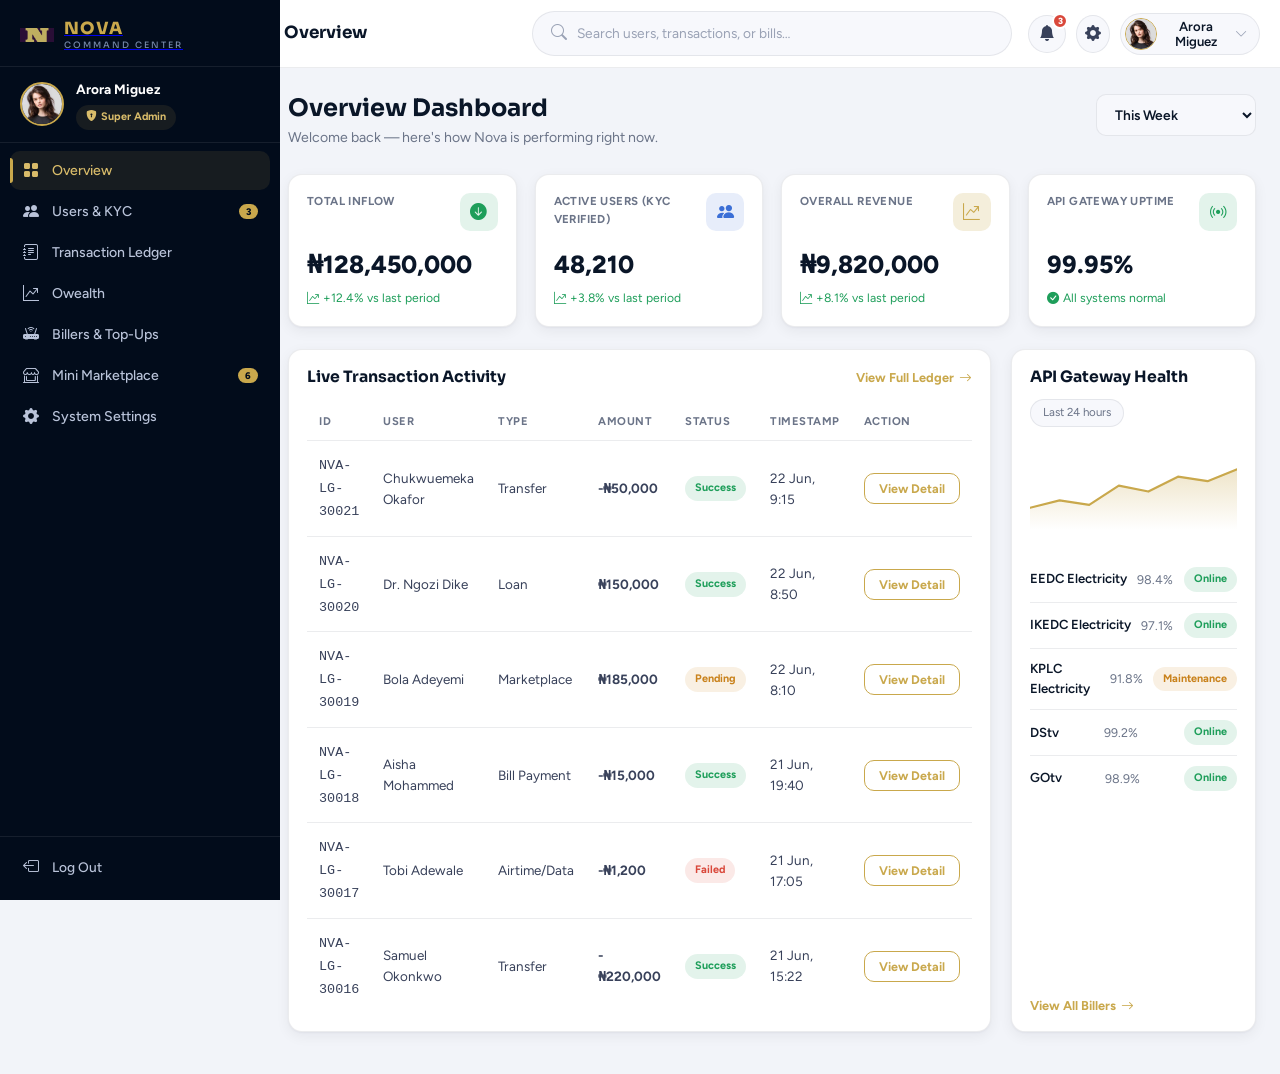
==== commit 4d437c9c: "Add new features to the website" ====
--- a/admindashboard.html
+++ b/admindashboard.html
@@ -330,7 +330,7 @@
                     aria-haspopup="true" aria-expanded="false"
                     aria-label="Open account menu for Arora Miguez">
               <img class="avatar avatar-sm" src="images/person-sq-1-min.jpg" alt="Arora miguez" />
-              <span class="user-menu-name">Adaeze</span>
+              <span class="user-menu-name">Arora Miguez</span>
               <i class="bi bi-chevron-down" aria-hidden="true"></i>
             </button>
             <div class="user-dropdown" id="userDropdown" role="menu" hidden>
